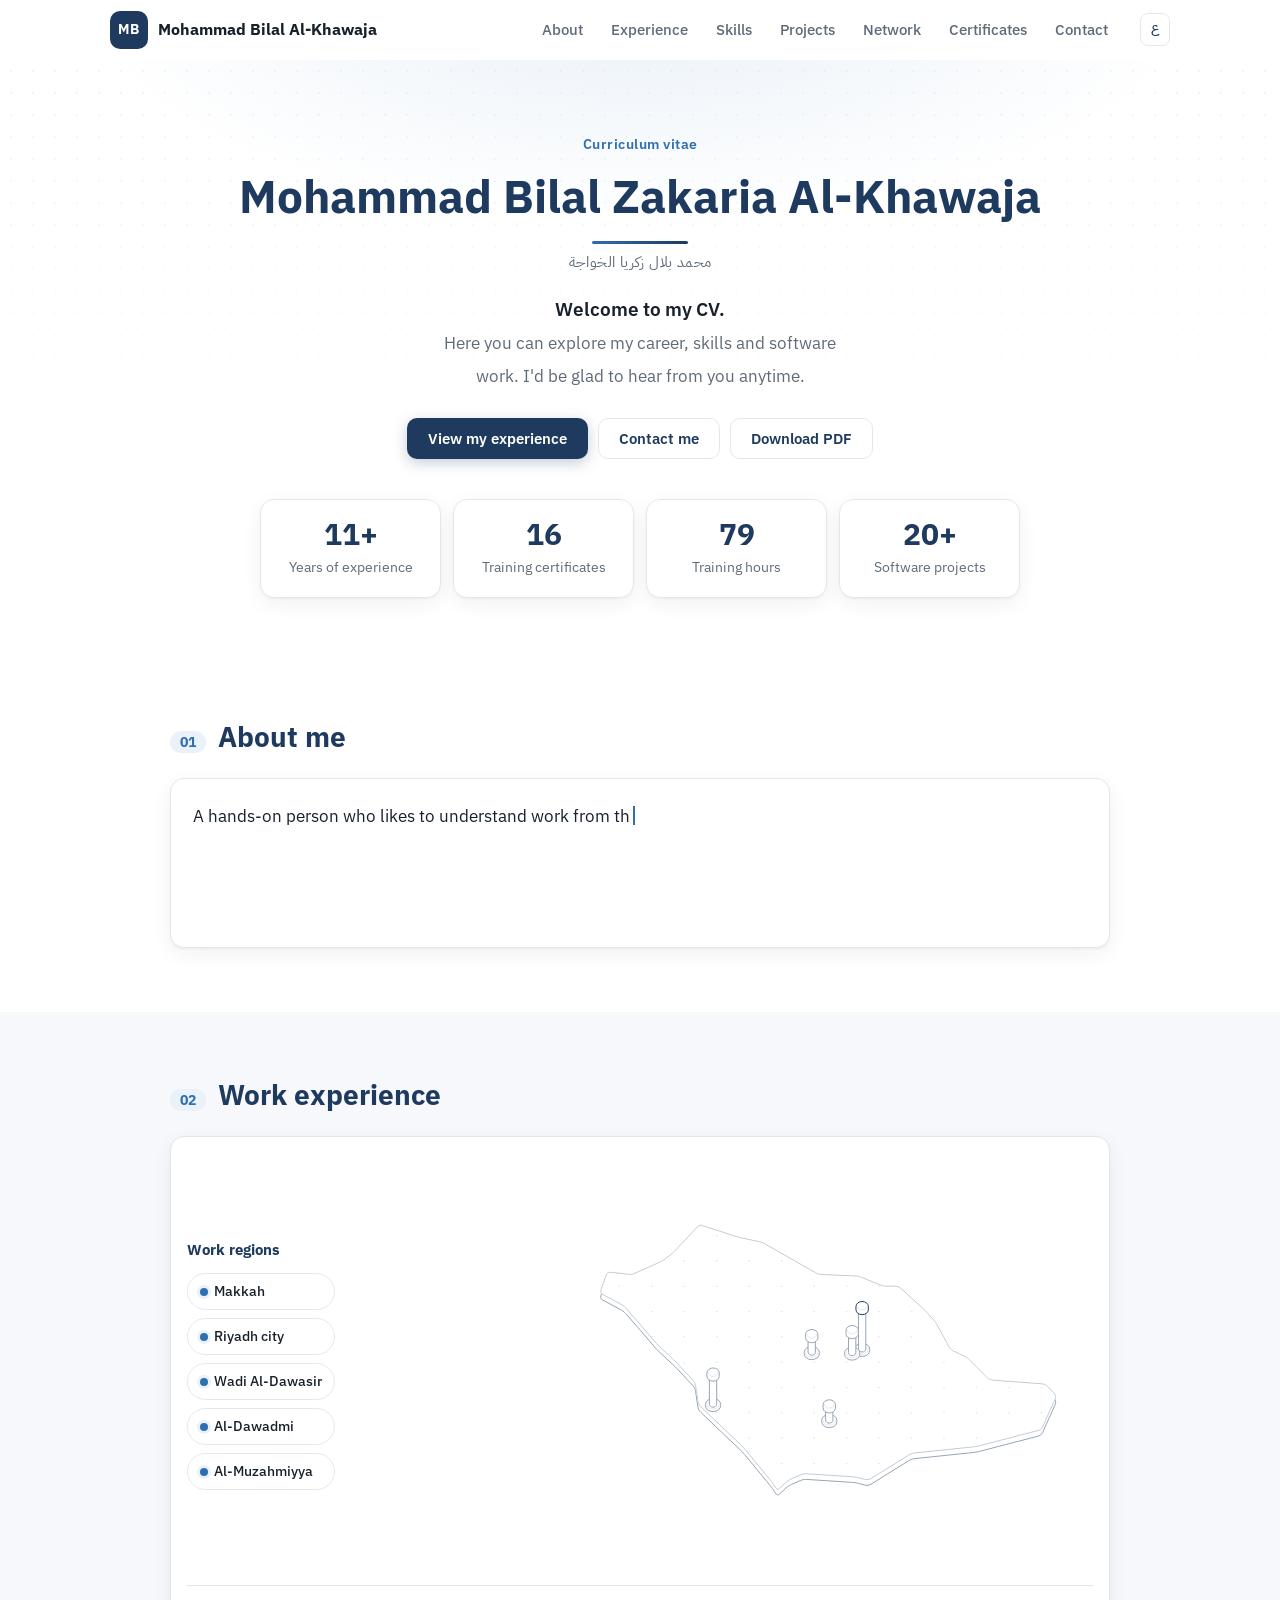
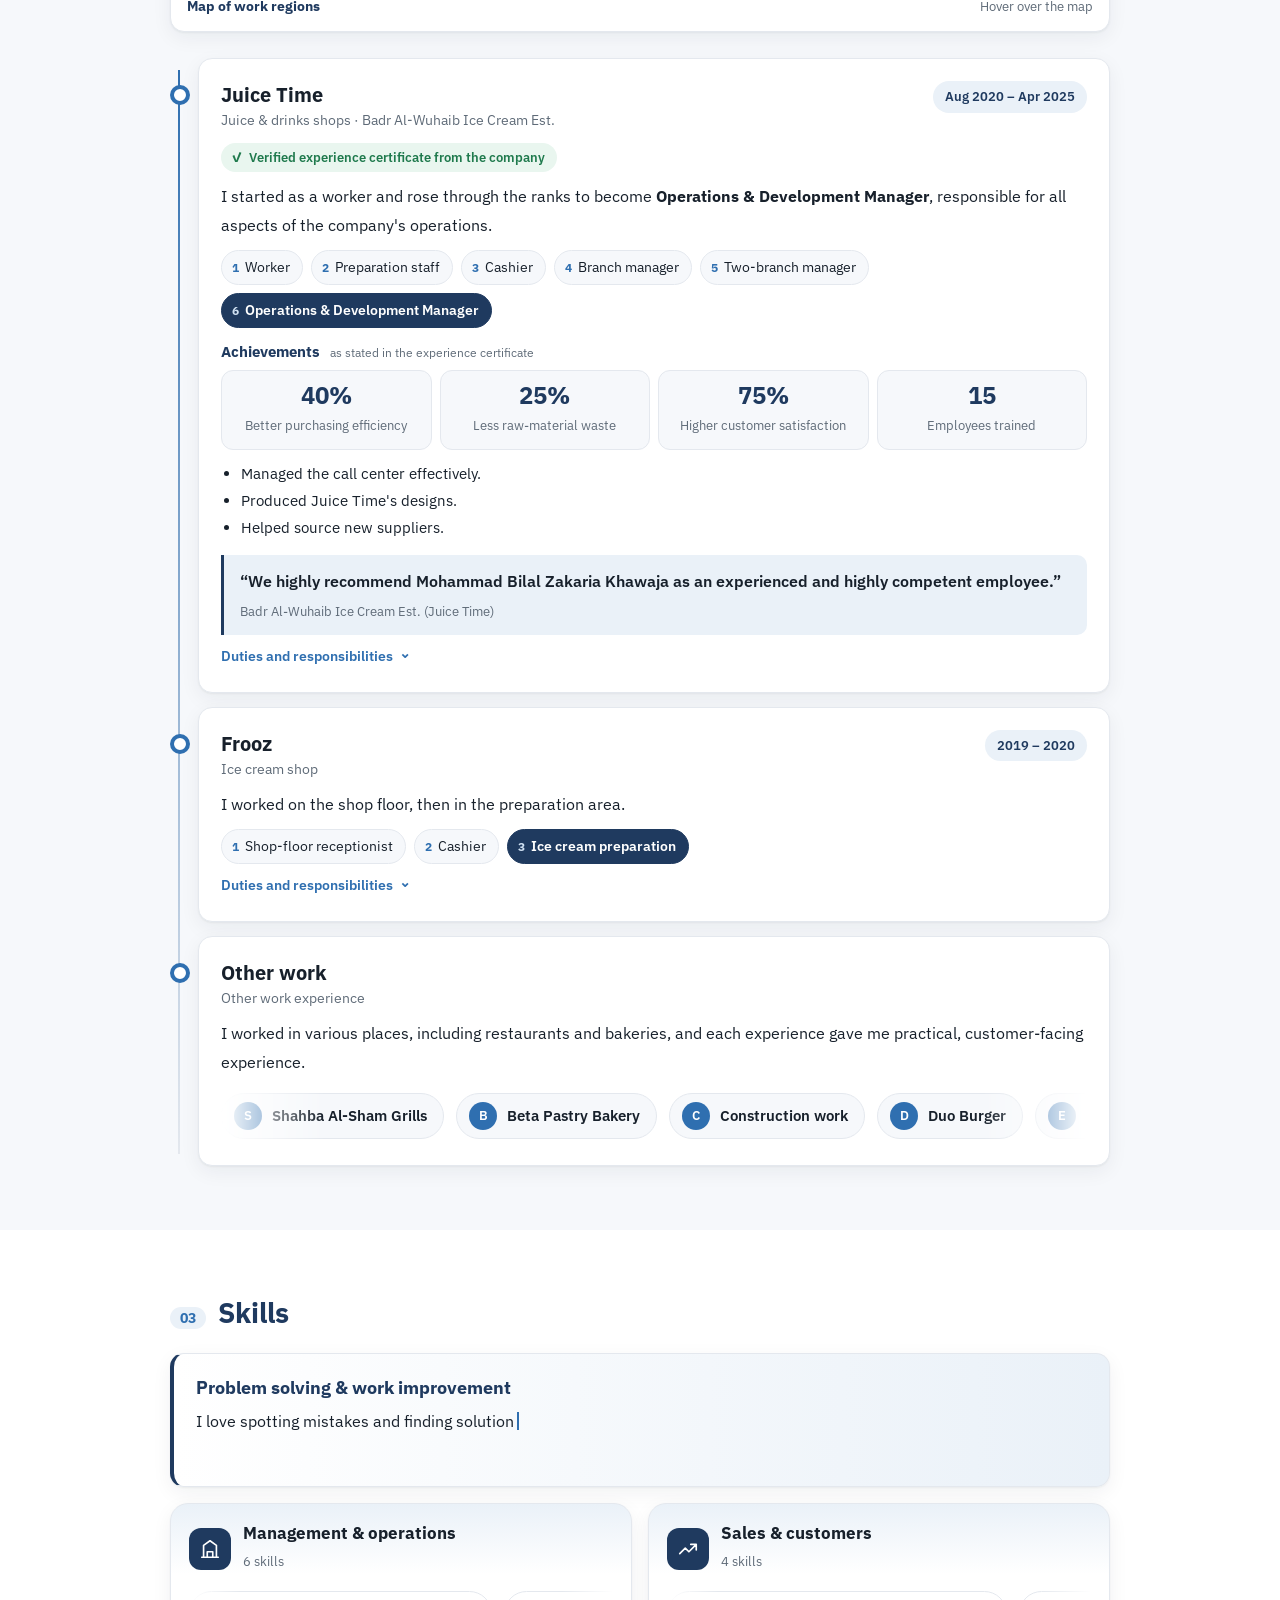
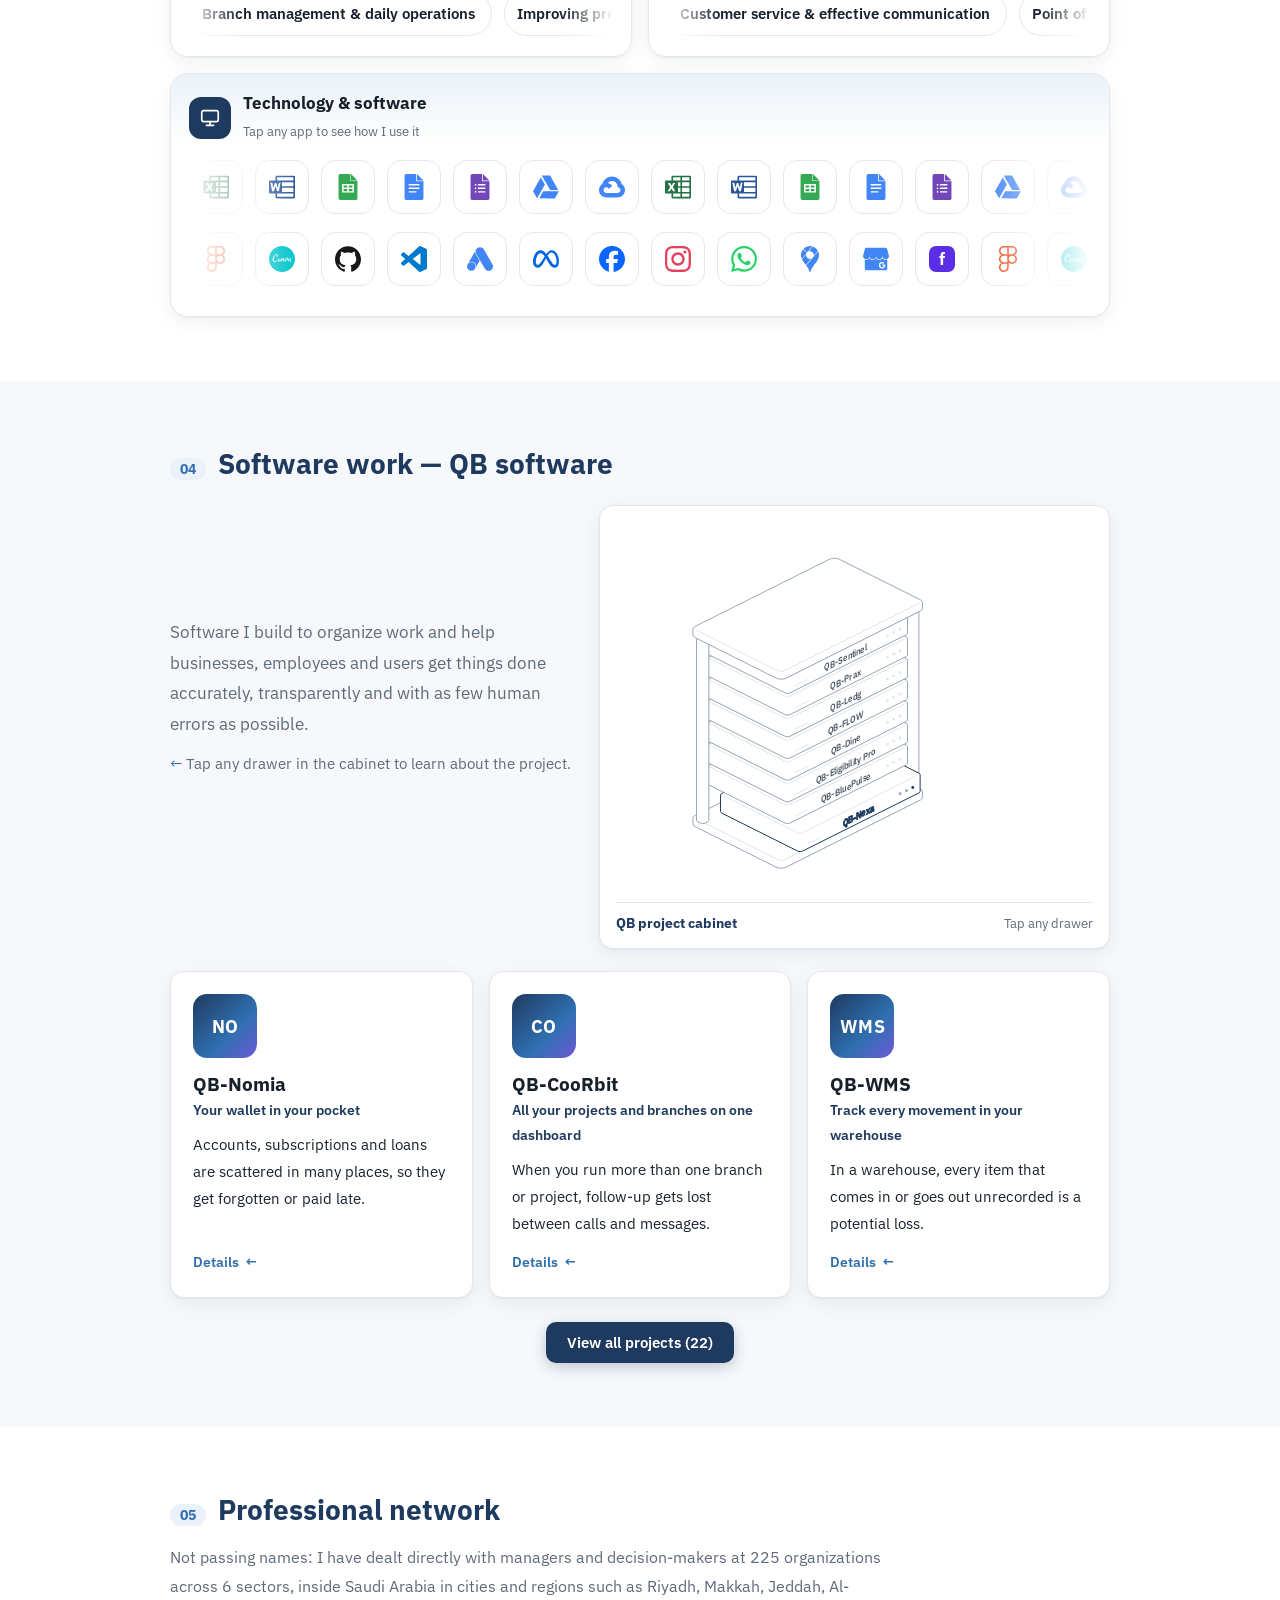
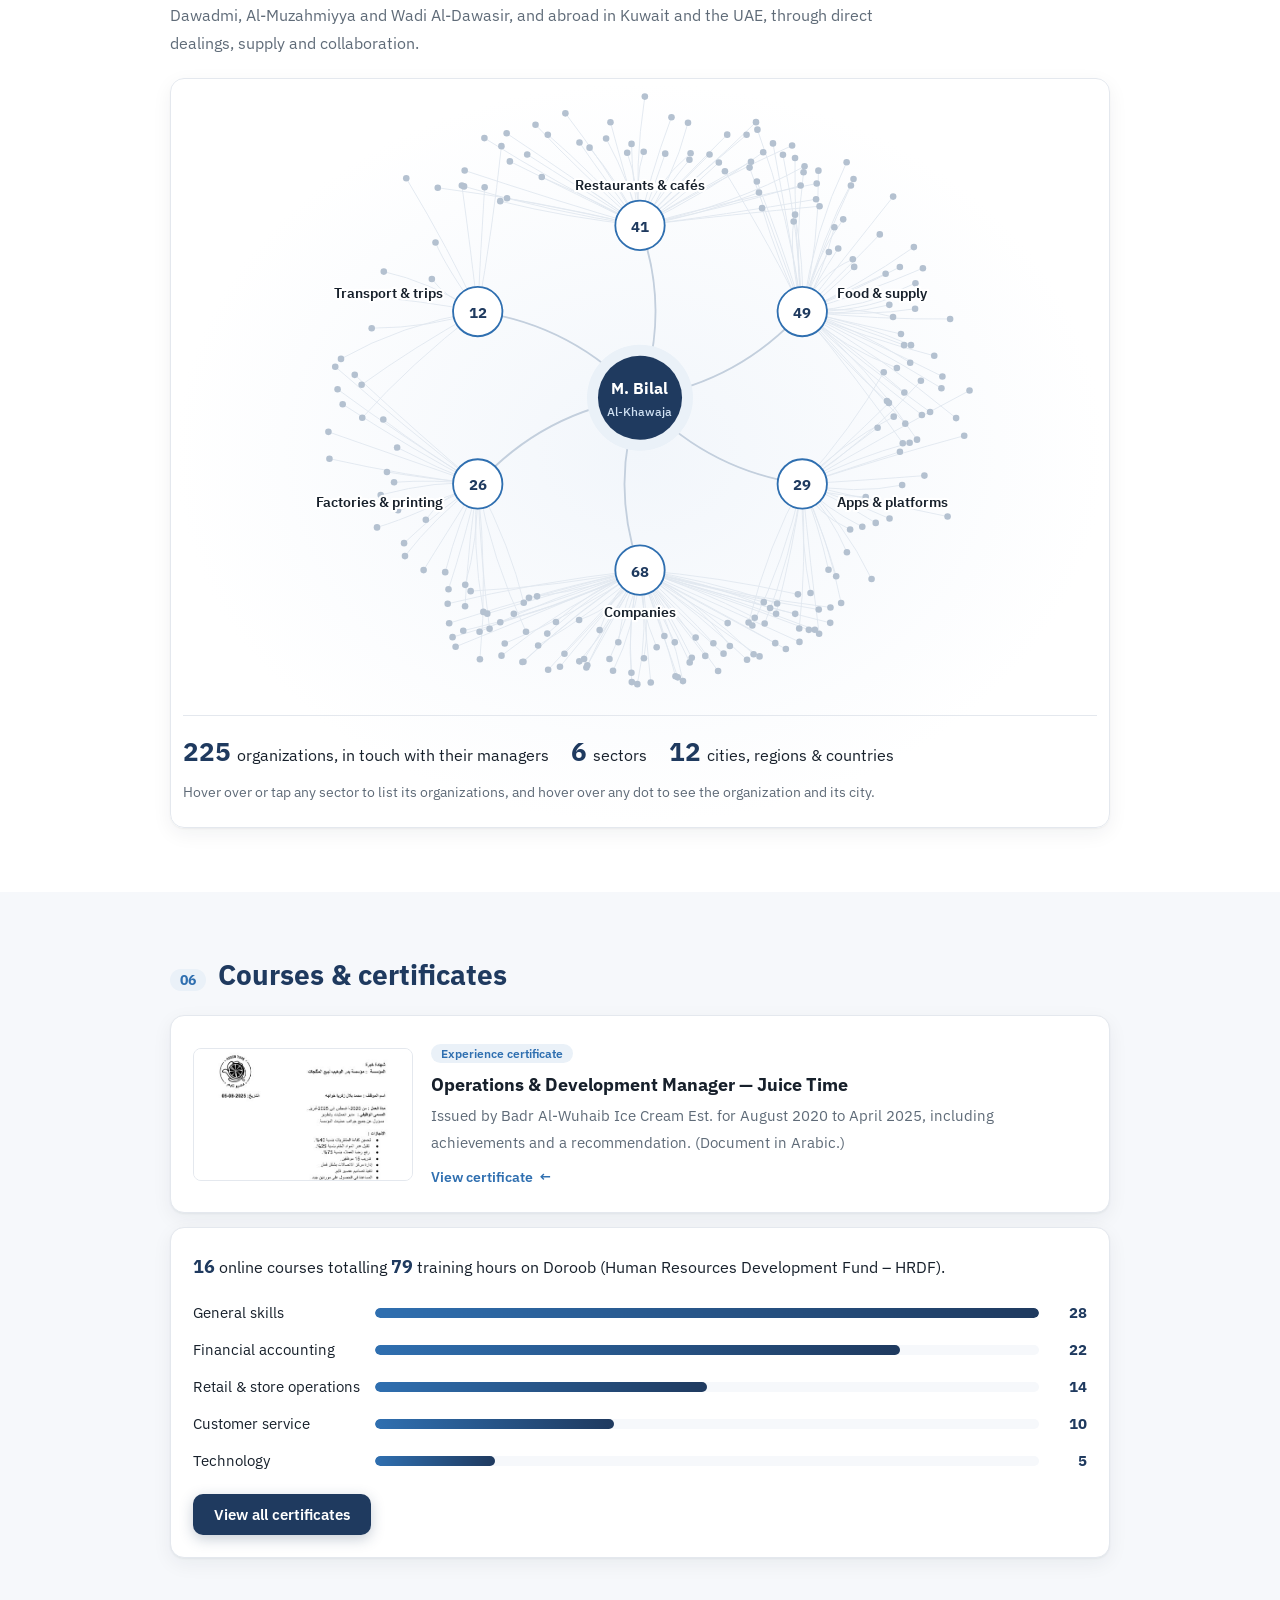
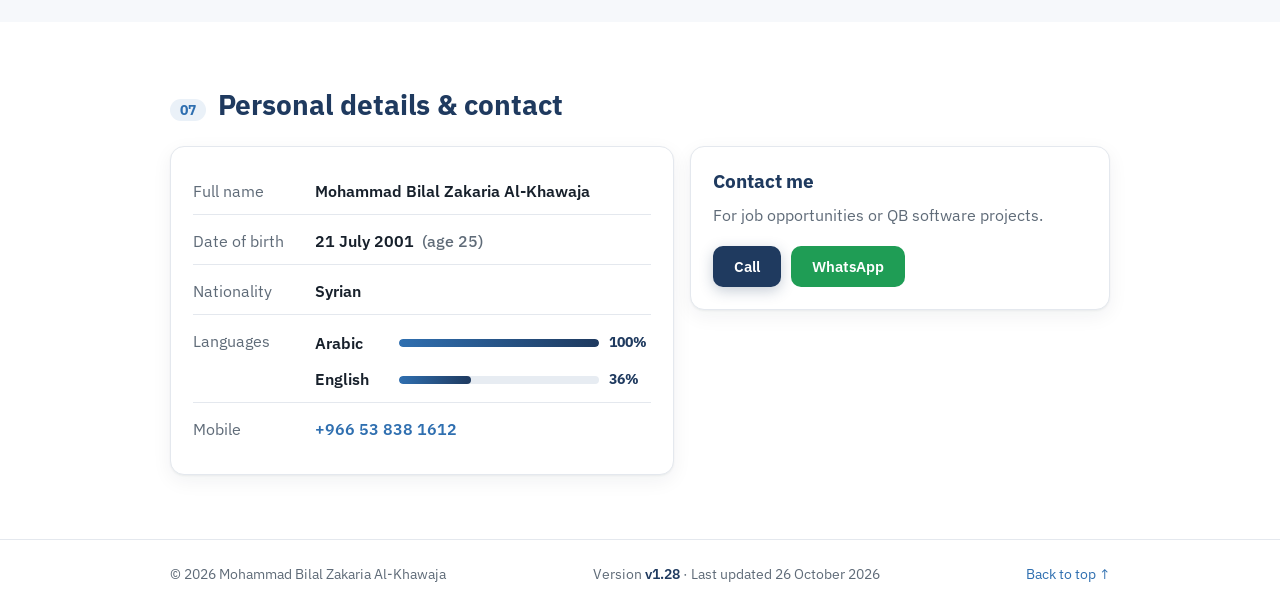
==== en/index.html @ a7e8fc8a "Make the EN button switch the site to English Add full English versions of the three pages under en/" ====
<!doctype html>
<html lang="en" dir="ltr">
<head>
  <meta charset="utf-8">
  <meta name="viewport" content="width=device-width, initial-scale=1">
  <title>Mohammad Bilal Al-Khawaja | CV</title>
  <meta name="description" content="CV of Mohammad Bilal Zakaria Al-Khawaja: work experience, skills, software projects (QB software) and training courses.">
  <link rel="icon" href="data:image/svg+xml,%3Csvg xmlns='http://www.w3.org/2000/svg' viewBox='0 0 64 64'%3E%3Crect width='64' height='64' rx='14' fill='%231f3a5f'/%3E%3Ctext x='32' y='43' font-family='Tahoma,Arial,sans-serif' font-size='30' font-weight='700' fill='%23fff' text-anchor='middle'%3E%D9%85%3C/text%3E%3C/svg%3E">
  <link rel="alternate" hreflang="ar" href="../index.html">
  <link rel="preconnect" href="https://fonts.googleapis.com">
  <link rel="preconnect" href="https://fonts.gstatic.com" crossorigin>
  <link href="https://fonts.googleapis.com/css2?family=IBM+Plex+Sans+Arabic:wght@400;500;600;700&family=IBM+Plex+Sans:wght@400;500;600;700&display=swap" rel="stylesheet">
  <link rel="stylesheet" href="../style.css?v=25">
</head>
<body>
  <!-- Navigation -->
  <header class="topbar">
    <div class="topbar-inner">
      <a class="brand" href="#home"><span class="mark">MB</span><span class="brand-name">Mohammad Bilal Al-Khawaja</span></a>
      <nav class="nav" id="nav" aria-label="Page sections">
        <a href="#about">About</a>
        <a href="#experience">Experience</a>
        <a href="#skills">Skills</a>
        <a href="#projects">Projects</a>
        <a href="#relations">Network</a>
        <a href="#certificates">Certificates</a>
        <a href="#contact">Contact</a>
      </nav>
      <div class="actions">
        <a class="lang-btn" href="../index.html" hreflang="ar" lang="ar" aria-label="العربية" data-lang-switch>ع</a>
        <button type="button" class="menu-btn" id="menu-btn" aria-label="Menu" aria-expanded="false" aria-controls="nav"><span></span><span></span><span></span></button>
      </div>
    </div>
  </header>

  <main>
    <!-- Hero -->
    <section class="hero" id="home">
      <div class="wrap hero-inner">
        <p class="eyebrow intro" style="--d: .1s">Curriculum vitae</p>
        <h1 class="intro hero-name" style="--d: .25s">Mohammad Bilal Zakaria Al-Khawaja</h1>
        <p class="name-en intro" dir="rtl" lang="ar" style="--d: .9s">محمد بلال زكريا الخواجة</p>
        <p class="hero-welcome">
          <b class="intro" style="--d: 1.15s">Welcome to my CV.</b>
          <span class="intro" style="--d: 1.4s">Here you can explore my career, skills and software work. I'd be glad to hear from you anytime.</span>
        </p>
        <div class="hero-cta intro" style="--d: 1.65s">
          <a class="btn btn-primary" href="#experience">View my experience</a>
          <a class="btn btn-ghost" href="#contact">Contact me</a>
          <a class="btn btn-ghost" href="../cv/Mohammad-Bilal-AlKhawaja-CV-EN.pdf?v=1.28" download data-cv>Download PDF</a>
        </div>
        <div class="stats">
          <div class="stat intro-pop" style="--d: 1.85s"><b data-count="years" data-delay="1900">0</b><span>Years of experience</span></div>
          <div class="stat intro-pop" style="--d: 1.97s"><b data-count="16" data-delay="2000">0</b><span>Training certificates</span></div>
          <div class="stat intro-pop" style="--d: 2.09s"><b data-count="79" data-delay="2100">0</b><span>Training hours</span></div>
          <div class="stat intro-pop" style="--d: 2.21s"><b data-count="20" data-suffix="+" data-delay="2200">0</b><span>Software projects</span></div>
        </div>
      </div>
    </section>

    <!-- About -->
    <section class="block" id="about">
      <div class="wrap">
        <div class="head reveal"><span class="num">01</span><h2>About me</h2></div>
        <div class="card reveal">
          <p class="lead" data-type>
            A hands-on person who likes to understand work from the inside: I do it myself, notice where it gets stuck, then look for a better way to get it done.
            I believe organization is the foundation of any successful business, and that every problem holds an opportunity to improve.
          </p>
          <div class="more" id="about-more">
            <p>
              I started working at a young age in 2015 and moved between restaurants, shops and other fields, learning something new from each experience:
              from customer service and food preparation to team leadership, purchasing and training. I turn many of the solutions I reach into
              software under the name <b>QB software</b>, saving time, reducing errors and making work easier for the people who use it.
            </p>
            <p>
              I keep learning, and I enjoy turning chaos into order.
            </p>
          </div>
          <button type="button" class="link-btn after-type" data-toggle="about-more" data-type-more>Read more</button>
        </div>
      </div>
    </section>

    <!-- Experience -->
    <section class="block alt" id="experience">
      <div class="wrap">
        <div class="head reveal"><span class="num">02</span><h2>Work experience</h2></div>
        <figure class="hl-card regions-card reveal">
          <div class="regions">
            <span class="regions-label">Work regions</span>
            <ul>
              <li>Makkah</li>
              <li>Riyadh city</li>
              <li>Wadi Al-Dawasir</li>
              <li>Al-Dawadmi</li>
              <li>Al-Muzahmiyya</li>
            </ul>
          </div>
          <div class="hl-stage" data-figure="saudi" aria-label="Interactive drawing: a map of Saudi Arabia with the five work regions"></div>
          <figcaption>
            <b>Map of work regions</b>
            <span class="hl-read" aria-live="polite">Hover over the map</span>
          </figcaption>
        </figure>

        <div class="timeline">
          <article class="job card reveal">
            <div class="job-head">
              <div>
                <h3>Juice Time</h3>
                <p class="sub">Juice &amp; drinks shops · Badr Al-Wuhaib Ice Cream Est.</p>
              </div>
              <span class="pill">Aug 2020 – Apr 2025</span>
            </div>
            <a class="verified" href="../certificates/experience-juice-time.pdf" target="_blank" rel="noopener">Verified experience certificate from the company</a>
            <p>I started as a worker and rose through the ranks to become <b>Operations &amp; Development Manager</b>, responsible for all aspects of the company's operations.</p>
            <ol class="steps">
              <li>Worker</li><li>Preparation staff</li><li>Cashier</li><li>Branch manager</li>
              <li>Two-branch manager</li><li>Operations &amp; Development Manager</li>
            </ol>
            <div class="achievements">
              <h4>Achievements <small>as stated in the experience certificate</small></h4>
              <div class="ach-grid">
                <div class="ach"><b data-count="40" data-suffix="%">0</b><span>Better purchasing efficiency</span></div>
                <div class="ach"><b data-count="25" data-suffix="%">0</b><span>Less raw-material waste</span></div>
                <div class="ach"><b data-count="75" data-suffix="%">0</b><span>Higher customer satisfaction</span></div>
                <div class="ach"><b data-count="15">0</b><span>Employees trained</span></div>
              </div>
              <ul>
                <li>Managed the call center effectively.</li>
                <li>Produced Juice Time's designs.</li>
                <li>Helped source new suppliers.</li>
              </ul>
            </div>
            <blockquote class="recommend">
              <p>“We highly recommend Mohammad Bilal Zakaria Khawaja as an experienced and highly competent employee.”</p>
              <cite>Badr Al-Wuhaib Ice Cream Est. (Juice Time)</cite>
            </blockquote>
            <div class="more" id="job1-more">
              <h4>Duties and responsibilities</h4>
              <ul>
                <li><b>Branch manager:</b> ran the branch's daily operations, its purchasing and staff training.</li>
                <li><b>Two-branch manager:</b> ran operations, purchasing and staff training in both branches.</li>
                <li><b>Accounting:</b> contributed to the work of the company's accounting department.</li>
                <li><b>Operations &amp; Development Manager:</b> my last position, responsible for all aspects of the company's operations, overseeing every department I had worked in before: operations, purchasing and training.</li>
                <li><b>Process development:</b> improved preparation methods and branch operations to speed up service and increase capacity.</li>
              </ul>
            </div>
            <button type="button" class="link-btn" data-toggle="job1-more">Duties and responsibilities</button>
          </article>

          <article class="job card reveal">
            <div class="job-head">
              <div>
                <h3>Frooz</h3>
                <p class="sub">Ice cream shop</p>
              </div>
              <span class="pill">2019 – 2020</span>
            </div>
            <p>I worked on the shop floor, then in the preparation area.</p>
            <ol class="steps">
              <li>Shop-floor receptionist</li><li>Cashier</li><li>Ice cream preparation</li>
            </ol>
            <div class="more" id="job2-more">
              <h4>Duties and responsibilities</h4>
              <ul>
                <li>Welcomed and served customers on the shop floor.</li>
                <li>Handled sales and payments at the point of sale.</li>
                <li>Prepared ice cream products to the shop's standards.</li>
              </ul>
            </div>
            <button type="button" class="link-btn" data-toggle="job2-more">Duties and responsibilities</button>
          </article>

          <article class="job card reveal">
            <div class="job-head">
              <div>
                <h3>Other work</h3>
                <p class="sub">Other work experience</p>
              </div>
            </div>
            <p>I worked in various places, including restaurants and bakeries, and each experience gave me practical, customer-facing experience.</p>
            <!-- Workplaces: add a new one by copying an <li> line -->
            <div class="marquee" aria-label="Workplaces">
              <ul class="marquee-track">
                <li><span class="dot" aria-hidden="true">S</span>Shahba Al-Sham Grills</li>
                <li><span class="dot" aria-hidden="true">B</span>Beta Pastry Bakery</li>
                <li><span class="dot" aria-hidden="true">C</span>Construction work</li>
                <li><span class="dot" aria-hidden="true">D</span>Duo Burger</li>
                <li><span class="dot" aria-hidden="true">E</span>Emdad Auto</li>
                <li><span class="dot" aria-hidden="true">M</span>Al-Mukramoon Domestic Pilgrims Services</li>
              </ul>
            </div>
          </article>
        </div>
      </div>
    </section>

    <!-- Skills -->
    <section class="block" id="skills">
      <div class="wrap">
        <div class="head reveal"><span class="num">03</span><h2>Skills</h2></div>

        <div class="card feature reveal">
          <h3>Problem solving &amp; work improvement</h3>
          <p data-type>I love spotting mistakes and finding solutions for them; it's what I do best. I work hands-on, find where things break down, then come up with a better way to do them, whether the problem is in software or on the ground.</p>
        </div>

        <div class="skill-cards">
          <article class="sk-card reveal">
            <header class="sk-head"><span class="sk-ic" aria-hidden="true"><svg viewBox="0 0 24 24"><path d="M3 21h18M5 21V8l7-5 7 5v13M9 21v-6h6v6"/></svg></span><div><h3 class="sk-title">Management &amp; operations</h3><small>6 skills</small></div></header>
            <div class="marquee skills"><ul class="marquee-track"><li>Branch management &amp; daily operations</li><li>Improving preparation and store &amp; restaurant processes</li><li>Increasing capacity</li><li>Purchasing &amp; cost control</li><li>Staff training &amp; development</li><li>Team leadership</li></ul></div>
          </article>
          <article class="sk-card reveal">
            <header class="sk-head"><span class="sk-ic" aria-hidden="true"><svg viewBox="0 0 24 24"><path d="M3 17l6-6 4 4 8-8M15 7h6v6"/></svg></span><div><h3 class="sk-title">Sales &amp; customers</h3><small>4 skills</small></div></header>
            <div class="marquee skills rev"><ul class="marquee-track"><li>Customer service &amp; effective communication</li><li>Point of sale &amp; payments</li><li>Sales &amp; marketing</li><li>Financial accounting basics</li></ul></div>
          </article>
          <article class="sk-card wide reveal tech-panel" id="sk-tech">
            <header class="sk-head"><span class="sk-ic" aria-hidden="true"><svg viewBox="0 0 24 24"><rect x="3" y="4" width="18" height="12" rx="2"/><path d="M8 20h8M12 16v4"/></svg></span><div><h3 class="sk-title">Technology &amp; software</h3><small>Tap any app to see how I use it</small></div></header>
            <div class="marquee apps">
              <ul class="marquee-track"><li class="app" tabindex="0" role="button" data-name="Microsoft Excel" data-use="Spreadsheets, reports &amp; data analysis · proficient" aria-label="Microsoft Excel: Spreadsheets, reports &amp; data analysis · proficient"><img src="../icons/microsoftexcel.svg" alt="" width="26" height="26" loading="lazy"></li><li class="app" tabindex="0" role="button" data-name="Microsoft Word" data-use="Writing documents &amp; reports" aria-label="Microsoft Word: Writing documents &amp; reports"><img src="../icons/microsoftword.svg" alt="" width="26" height="26" loading="lazy"></li><li class="app" tabindex="0" role="button" data-name="Google Sheets" data-use="Shared spreadsheets &amp; team reports" aria-label="Google Sheets: Shared spreadsheets &amp; team reports"><img src="../icons/googlesheets.svg" alt="" width="26" height="26" loading="lazy"></li><li class="app" tabindex="0" role="button" data-name="Google Docs" data-use="Shared documents" aria-label="Google Docs: Shared documents"><img src="../icons/googledocs.svg" alt="" width="26" height="26" loading="lazy"></li><li class="app" tabindex="0" role="button" data-name="Google Forms" data-use="Forms &amp; surveys" aria-label="Google Forms: Forms &amp; surveys"><img src="../icons/googleforms.svg" alt="" width="26" height="26" loading="lazy"></li><li class="app" tabindex="0" role="button" data-name="Google Drive" data-use="Storing &amp; sharing files" aria-label="Google Drive: Storing &amp; sharing files"><img src="../icons/googledrive.svg" alt="" width="26" height="26" loading="lazy"></li><li class="app" tabindex="0" role="button" data-name="Google Cloud" data-use="Google cloud services" aria-label="Google Cloud: Google cloud services"><img src="../icons/googlecloud.svg" alt="" width="26" height="26" loading="lazy"></li></ul>
            </div>
            <div class="marquee apps rev">
              <ul class="marquee-track"><li class="app" tabindex="0" role="button" data-name="Figma" data-use="Interface design" aria-label="Figma: Interface design"><img src="../icons/figma.svg" alt="" width="26" height="26" loading="lazy"></li><li class="app" tabindex="0" role="button" data-name="Canva" data-use="Designing posts &amp; print materials" aria-label="Canva: Designing posts &amp; print materials"><img src="../icons/canva.svg" alt="" width="26" height="26" loading="lazy"></li><li class="app" tabindex="0" role="button" data-name="GitHub" data-use="Managing QB software projects" aria-label="GitHub: Managing QB software projects"><img src="../icons/github.svg" alt="" width="26" height="26" loading="lazy"></li><li class="app" tabindex="0" role="button" data-name="VS Code" data-use="Writing code &amp; building systems" aria-label="VS Code: Writing code &amp; building systems"><img src="../icons/visualstudiocode.svg" alt="" width="26" height="26" loading="lazy"></li><li class="app" tabindex="0" role="button" data-name="Google Ads" data-use="Advertising campaigns" aria-label="Google Ads: Advertising campaigns"><img src="../icons/googleads.svg" alt="" width="26" height="26" loading="lazy"></li><li class="app" tabindex="0" role="button" data-name="Meta Business Suite" data-use="Managing businesses &amp; ad campaigns (Ads Manager)" aria-label="Meta Business Suite: Managing businesses &amp; ad campaigns (Ads Manager)"><img src="../icons/meta.svg" alt="" width="26" height="26" loading="lazy"></li><li class="app" tabindex="0" role="button" data-name="Facebook" data-use="Managing business pages &amp; ads" aria-label="Facebook: Managing business pages &amp; ads"><img src="../icons/facebook.svg" alt="" width="26" height="26" loading="lazy"></li><li class="app" tabindex="0" role="button" data-name="Instagram" data-use="Business accounts, content &amp; ads" aria-label="Instagram: Business accounts, content &amp; ads"><img src="../icons/instagram.svg" alt="" width="26" height="26" loading="lazy"></li><li class="app" tabindex="0" role="button" data-name="WhatsApp Business" data-use="Customer messaging, catalog &amp; automated replies" aria-label="WhatsApp Business: Customer messaging, catalog &amp; automated replies"><img src="../icons/whatsapp.svg" alt="" width="26" height="26" loading="lazy"></li><li class="app" tabindex="0" role="button" data-name="Google Maps" data-use="Managing business listings · highly proficient" aria-label="Google Maps: Managing business listings · highly proficient"><img src="../icons/googlemaps.svg" alt="" width="26" height="26" loading="lazy"></li><li class="app" tabindex="0" role="button" data-name="Google Business Profile" data-use="Managing business profiles" aria-label="Google Business Profile: Managing business profiles"><img src="../icons/googlemybusiness.svg" alt="" width="26" height="26" loading="lazy"></li><li class="app" tabindex="0" role="button" data-name="Foodics" data-use="Restaurant point-of-sale management" aria-label="Foodics: Restaurant point-of-sale management"><span class="txt-icon" aria-hidden="true">f</span></li></ul>
            </div>
            <div class="app-tip" role="tooltip" hidden></div>
          </article>
        </div>
      </div>
    </section>

    <!-- Projects -->
    <section class="block alt" id="projects">
      <div class="wrap">
        <div class="head reveal"><span class="num">04</span><h2>Software work — QB software</h2></div>
        <div class="proj-top">
          <div class="qb-panel reveal" aria-live="polite">
            <div class="qb-info is-default">
              <p class="section-intro">Software I build to organize work and help businesses, employees and users get things done accurately, transparently and with as few human errors as possible.</p>
              <p class="qb-tip">Tap any drawer in the cabinet to learn about the project.</p>
            </div>
            <div class="qb-info" data-name="QB-Sentinel" hidden>
              <h3>QB-Sentinel</h3>
              <p class="qb-head">Goodbye to daily operations paperwork</p>
              <p>In juice shops, paper piles up every day: attendance sheets, inspection and cleaning logs, end-of-day reports. Information gets lost and follow-up is delayed. <bdi class="pn">QB-Sentinel</bdi> was born from real work at Juice Time to bring all of that into one mobile app, so the manager knows what is happening in the branch as it happens, never misses a residency or contract renewal, and quality standards stay documented every shift.</p>
              <p class="tags"><span>PWA</span><span>Open source</span></p><a class="link-btn arrow" href="https://github.com/0-bilal/QB-Sentinel/" target="_blank" rel="noopener">View the project on GitHub</a>
            </div>
            <div class="qb-info" data-name="QB-Prax" hidden>
              <h3>QB-Prax</h3>
              <p class="qb-head">Kitchen orders on screen, no pagers</p>
              <p>Printed tickets and pagers slow the kitchen down at peak times and mix up the order of orders. <bdi class="pn">QB-Prax</bdi> turns a restaurant running Foodics into a digital kitchen without changing the POS: it captures each receipt the moment it prints and shows the order on the kitchen screen automatically, so the team knows what to prepare first, with fewer mistakes and shorter waits for customers.</p>
              <p class="tags"><span>Python</span><span>SQLite</span><span>OCR</span></p>
            </div>
            <div class="qb-info" data-name="QB-Ledg" hidden>
              <h3>QB-Ledg</h3>
              <p class="qb-head">Every riyal of a cash advance on record</p>
              <p>Cash advances are one of the biggest causes of lost money and disputes at settlement. I lived this problem myself in purchasing, so I built <bdi class="pn">QB-Ledg</bdi> to solve it. It records every advance and what was spent from it, and produces print-ready reports, making settlement easy and clear for both sides.</p>
            </div>
            <div class="qb-info" data-name="QB-FLOW" hidden>
              <h3>QB-FLOW</h3>
              <p class="qb-head">Your restaurant or company on one platform</p>
              <p>Restaurant and company work is spread across many programs that don't talk to each other, so data gets lost between them and the team wastes time switching. <bdi class="pn">QB-FLOW</bdi> brings management, the call center, customers, the menu and reception into one platform, giving management the full picture and helping the team serve customers faster.</p>
              <p class="tags"><span>PHP</span><span>SQL</span><span>Docker</span><span>Nginx</span></p>
            </div>
            <div class="qb-info" data-name="QB-Dine" hidden>
              <h3>QB-Dine</h3>
              <p class="qb-head">Beyond a menu, beyond the ordinary</p>
              <p>A modern digital platform for restaurants that changes how products are presented, how customers are served and how daily work is organized. From an interactive digital menu to the cashier screen and admin dashboard, <bdi class="pn">QB-Dine</bdi> brings a restaurant's essential tools into one connected experience. Because a menu should do more than list products: <bdi class="pn">QB-Dine</bdi> gives guests an engaging digital experience and simplifies the team's daily work with modern, accessible web technology. One platform, a better experience, smarter operations.</p>
              <p class="tags"><span>PWA</span><span>QR</span></p>
            </div>
            <div class="qb-info" data-name="QB-Eligibility Pro" hidden>
              <h3>QB-Eligibility Pro</h3>
              <p class="qb-head">Know which bank will approve your client before you apply</p>
              <p>Every bank has its own criteria, and submitting a client to a bank that won't approve them wastes days and weakens the client's trust. <bdi class="pn">QB-Eligibility Pro</bdi> compares the client's data with each bank's criteria and shows the result instantly, so you send the client to the right bank the first time.</p>
              <p class="tags"><span>LocalStorage</span></p>
            </div>
            <div class="qb-info" data-name="QB-BluePulse" hidden>
              <h3>QB-BluePulse</h3>
              <p class="qb-head">An always-clean pool, no forgotten tasks</p>
              <p>Pool maintenance depends on consistency, and a forgotten task or a wrong chemical dose means unsafe water. <bdi class="pn">QB-BluePulse</bdi> sets a clear monthly maintenance schedule, tracks what has been done and calculates chemical quantities precisely, all from your phone.</p>
            </div>
            <div class="qb-info" data-name="QB-Nexa" hidden>
              <h3>QB-Nexa</h3>
              <p class="qb-head">Know a deal's profit before you offer it</p>
              <p>Working out a car-finance deal by hand takes many numbers: the bank price, VAT, plates, cashback and support, and one small mistake can cost the profit or the customer. <bdi class="pn">QB-Nexa</bdi> calculates it all in seconds, shows the net profit clearly and prepares the offer message ready to send, so the salesperson closes deals faster and with confidence. It has been used in a real car showroom.</p>
            </div>
          </div>
          <figure class="hl-card rack-card reveal">
            <div class="hl-stage" data-figure="rack" aria-label="Interactive drawing: a cabinet of eight drawers, each labelled with a QB project"></div>
            <figcaption>
              <b>QB project cabinet</b>
              <span class="hl-read" aria-live="polite">Tap any drawer</span>
            </figcaption>
          </figure>
        </div>

        <div class="projects">
          <article class="project card reveal">
            <span class="mono" aria-hidden="true">NO</span>
            <h3>QB-Nomia</h3>
            <p class="sub">Your wallet in your pocket</p>
            <p>Accounts, subscriptions and loans are scattered in many places, so they get forgotten or paid late.</p>
            <button type="button" class="link-btn" data-modal="m-nomia">Details</button>
            <template id="m-nomia">
              <p>Accounts, subscriptions and loans are scattered in many places, so they get forgotten or paid late. <bdi class="pn">QB-Nomia</bdi> gathers them into one elegant mobile app, with a calm black, gray and white design and quick swipe gestures, so you know your financial position in a moment.</p>
              <h4>Features</h4>
              <ul><li>Manage accounts, expenses, subscriptions and loans.</li><li>“Nomia Mono” identity and swipe gestures.</li><li>Works as a PWA and an Android app.</li></ul>
              <p class="tags"><span>React</span><span>TypeScript</span><span>Vite</span><span>Capacitor</span></p>
            </template>
          </article>

          <article class="project card reveal">
            <span class="mono" aria-hidden="true">CO</span>
            <h3>QB-CooRbit</h3>
            <p class="sub">All your projects and branches on one dashboard</p>
            <p>When you run more than one branch or project, follow-up gets lost between calls and messages.</p>
            <button type="button" class="link-btn" data-modal="m-coorbit">Details</button>
            <template id="m-coorbit">
              <p>When you run more than one branch or project, follow-up gets lost between calls and messages. <bdi class="pn">QB-CooRbit</bdi> gives an overview of projects, recent activity and team members, so you know what is happening everywhere without having to ask.</p>
              <h4>Features</h4>
              <ul><li>Sign-in.</li><li>Dashboard: project overview, recent activity and team members.</li><li>Pages for branches and projects.</li></ul>
            </template>
          </article>

          <article class="project card reveal">
            <span class="mono" aria-hidden="true">WMS</span>
            <h3>QB-WMS</h3>
            <p class="sub">Track every movement in your warehouse</p>
            <p>In a warehouse, every item that comes in or goes out unrecorded is a potential loss.</p>
            <button type="button" class="link-btn" data-modal="m-wms">Details</button>
            <template id="m-wms">
              <p>In a warehouse, every item that comes in or goes out unrecorded is a potential loss. <bdi class="pn">QB-WMS</bdi> records each item's movement, destination and date and shows them on one dashboard, so you know where everything went and when.</p>
              <h4>Features</h4>
              <ul><li>Dashboard of item movements.</li><li>Item name, movement type, destination and date.</li></ul>
              <p class="tags"><span>Laravel</span><span>Vue</span></p>
            </template>
          </article>
        </div>

        <div class="more-projects reveal">
          <a class="btn btn-primary" href="projects.html">View all projects (22)</a>
        </div>
      </div>
    </section>

    <!-- Network -->
    <section class="block" id="relations">
      <div class="wrap">
        <div class="head reveal"><span class="num">05</span><h2>Professional network</h2></div>
        <p class="section-intro reveal">Not passing names: I have dealt directly with managers and decision-makers at 225 organizations across 6 sectors, inside Saudi Arabia in cities and regions such as Riyadh, Makkah, Jeddah, Al-Dawadmi, Al-Muzahmiyya and Wadi Al-Dawasir, and abroad in Kuwait and the UAE, through direct dealings, supply and collaboration.</p>
        <div class="card net reveal" id="network">
          <div class="net-svg"></div>
          <div class="net-tip" hidden></div>
          <div class="net-panel" aria-live="polite">
            <p class="net-stats"><span><b>225</b>organizations, in touch with their managers</span><span><b>6</b>sectors</span><span><b>12</b>cities, regions &amp; countries</span></p>
            <p class="net-hint">Hover over or tap any sector to list its organizations, and hover over any dot to see the organization and its city.</p>
          </div>
        </div>
      </div>
    </section>
    <script type="application/json" id="network-data">[{"label": "Restaurants & cafés", "names": [{"n": "Juice Time", "c": ["Riyadh", "Kuwait", "Al-Qassim", "Jazan"]}, {"n": "Maqlouba Al-Hara", "c": ["Al-Dawadmi"]}, {"n": "Dunkin'", "c": ["Al-Dawadmi"]}, {"n": "Domino's Pizza", "c": ["Wadi Al-Dawasir"]}, {"n": "Burgerita", "c": []}, {"n": "Shawarmer", "c": ["Al-Dawadmi"]}, {"n": "Shawarma Al-Shami", "c": ["Makkah"]}, {"n": "Khawa Shawarma & Iskender", "c": []}, {"n": "Watani Restaurant (Durar Watani Co. Ltd.)", "c": ["Al-Dawadmi"]}, {"n": "Chicken Fresh", "c": ["Al-Dawadmi"]}, {"n": "Atyaf Al-Chef", "c": ["Al-Dawadmi"]}, {"n": "Marengo", "c": ["Al-Dawadmi"]}, {"n": "Mazaj Street", "c": ["Makkah"]}, {"n": "Coffee Incube", "c": ["Makkah"]}, {"n": "Athoob Coffee", "c": []}, {"n": "tro coffee", "c": []}, {"n": "6AM", "c": ["Al-Dawadmi"]}, {"n": "Toaster", "c": ["Al-Dawadmi"]}, {"n": "Istanbul", "c": ["Al-Dawadmi"]}, {"n": "Rukn Al-Tathawuq", "c": []}, {"n": "Enabat", "c": ["Al-Muzahmiyya"]}, {"n": "Enaba", "c": ["Al-Dawadmi"]}, {"n": "Chocola La Brioche", "c": ["Al-Muzahmiyya"]}, {"n": "Chocoland", "c": []}, {"n": "Love Sweet", "c": ["Al-Muzahmiyya"]}, {"n": "Loz w Hala", "c": ["Al-Dawadmi"]}, {"n": "Basbousa Wow", "c": []}, {"n": "Al-Wadi Sweets", "c": ["Wadi Al-Dawasir"]}, {"n": "Robina Sweets", "c": []}, {"n": "Sas Al-Khair Sweets", "c": []}, {"n": "Amsiyat Al-Halawiyat", "c": []}, {"n": "Wala Sweet", "c": []}, {"n": "THE DONUTS", "c": ["Makkah"]}, {"n": "Crumbz", "c": ["Wadi Al-Dawasir"]}, {"n": "Bread Basket (Sallat Al-Khubz)", "c": ["Al-Dawadmi"]}, {"n": "Mivi Bread", "c": ["Makkah"]}, {"n": "Diwaniyat Al-Rayyan", "c": ["Al-Dawadmi"]}, {"n": "Al-Rashaqa Al-Saeeda", "c": ["Al-Dawadmi"]}, {"n": "Americana", "c": ["Al-Dawadmi"]}, {"n": "LET'S EAT", "c": []}, {"n": "NEURON", "c": []}]}, {"label": "Food & supply", "names": [{"n": "NADEC", "c": ["Al-Dawadmi", "Al-Muzahmiyya", "Wadi Al-Dawasir"]}, {"n": "Almarai", "c": ["Al-Dawadmi"]}, {"n": "Pepsi", "c": ["Makkah", "Al-Dawadmi", "Wadi Al-Dawasir"]}, {"n": "Coca-Cola", "c": []}, {"n": "Nestlé", "c": ["Riyadh", "Al-Dawadmi", "Al-Muzahmiyya"]}, {"n": "Oreo", "c": ["Riyadh", "Al-Dawadmi"]}, {"n": "Kinder", "c": ["Wadi Al-Dawasir"]}, {"n": "Cerelac", "c": []}, {"n": "KDD", "c": ["Riyadh", "Al-Dawadmi", "Al-Muzahmiyya", "Wadi Al-Dawasir"]}, {"n": "Al-Mukramoon", "c": ["Makkah"]}, {"n": "Al-Babtain Foodstuffs", "c": ["Makkah", "Jeddah"]}, {"n": "Al-Melhem (juices / foods / frozen)", "c": ["Makkah"]}, {"n": "Manga Farghali", "c": []}, {"n": "Cannoli Food Industries Co.", "c": ["Riyadh", "Jeddah"]}, {"n": "Sayara Al-Sharq Foods Co.", "c": ["Makkah"]}, {"n": "Pharma Food Co. (Kuwait)", "c": ["Kuwait"]}, {"n": "Ready Products Co.", "c": []}, {"n": "Ready Product", "c": ["Riyadh"]}, {"n": "Tamween Al-Sharq Freshly", "c": []}, {"n": "Bin Khamis Foodstuffs & Sweets", "c": []}, {"n": "Sanabel United Trading Co.", "c": ["Al-Dawadmi"]}, {"n": "Manafez Al-Tawreed Trading Co.", "c": []}, {"n": "Banana Trading Co.", "c": []}, {"n": "Arabian Fruit Co.", "c": []}, {"n": "Fruit Land", "c": []}, {"n": "Fruit City", "c": []}, {"n": "Mizan Fruits", "c": []}, {"n": "Fruit Paradise", "c": ["Al-Dawadmi"]}, {"n": "Thamaratkum Fruits & Vegetables", "c": []}, {"n": "Al-Nader Vegetables & Fruits", "c": ["Al-Dawadmi"]}, {"n": "Vegetable World", "c": ["Al-Muzahmiyya"]}, {"n": "Ammar Fruits", "c": ["Al-Muzahmiyya"]}, {"n": "Samaa Al-Arab", "c": []}, {"n": "Al-Sharbatly Vegetables", "c": ["Khamis Mushait"]}, {"n": "Al-Huda Est.", "c": []}, {"n": "Al-Jazzar Plus Meats", "c": ["Makkah"]}, {"n": "Al-Sabti Butchery", "c": ["Al-Muzahmiyya"]}, {"n": "Al-Nuwaie Cold Store (Rakan Foods)", "c": []}, {"n": "Kraft Gaimar", "c": []}, {"n": "FROZ", "c": ["Riyadh"]}, {"n": "CARPIGIANI", "c": []}, {"n": "GOLDEN ICE CO", "c": []}, {"n": "Al-Tasamuh Warehouse", "c": []}, {"n": "Al-Shiban Warehouse", "c": ["Wadi Al-Dawasir"]}, {"n": "Al-Awbathani Sweets Warehouse", "c": []}, {"n": "Al-Rajhi Warehouses", "c": []}, {"n": "Al-Sahabi Warehouses", "c": []}, {"n": "Warehouse Deals", "c": []}, {"n": "Jumla Club", "c": []}]}, {"label": "Apps & platforms", "names": [{"n": "Jahez", "c": ["Riyadh", "Al-Dawadmi", "Wadi Al-Dawasir"]}, {"n": "HungerStation", "c": ["Wadi Al-Dawasir"]}, {"n": "Mrsool", "c": ["Al-Dawadmi"]}, {"n": "ToYou", "c": ["Makkah", "Wadi Al-Dawasir"]}, {"n": "Shgardi", "c": ["Western Region"]}, {"n": "noon", "c": ["Al-Dawadmi", "Al-Muzahmiyya"]}, {"n": "Keeta", "c": []}, {"n": "Careem", "c": []}, {"n": "Ninja app", "c": []}, {"n": "Zajil", "c": ["Al-Dawadmi", "Wadi Al-Dawasir"]}, {"n": "Sabi", "c": []}, {"n": "Bonat", "c": []}, {"n": "Foodics", "c": []}, {"n": "Voodico", "c": []}, {"n": "Supy", "c": []}, {"n": "Otter", "c": []}, {"n": "Grubtech", "c": []}, {"n": "Servo", "c": []}, {"n": "Mahlati", "c": []}, {"n": "MakanE", "c": ["UAE"]}, {"n": "Mostaql", "c": []}, {"n": "Hello platform", "c": []}, {"n": "Xero", "c": []}, {"n": "MikroTik", "c": []}, {"n": "Msegat", "c": []}, {"n": "6lb Menu", "c": []}, {"n": "Top100", "c": []}, {"n": "Soft Fire", "c": []}, {"n": "Webs Utility Global LLP", "c": []}]}, {"label": "Companies", "names": [{"n": "Emdad Auto", "c": ["Riyadh"]}, {"n": "Al-Rashid Co.", "c": ["Riyadh"]}, {"n": "Al-Amer Co.", "c": []}, {"n": "Al-Jasser Co.", "c": []}, {"n": "Zeda Co.", "c": []}, {"n": "Rest Co.", "c": ["Wadi Al-Dawasir"]}, {"n": "Al-Ruha Co.", "c": ["Al-Dawadmi"]}, {"n": "Jana Co.", "c": []}, {"n": "Al-Hadin Co.", "c": []}, {"n": "Siraj Co.", "c": []}, {"n": "Maysan Co.", "c": ["Riyadh"]}, {"n": "Al-Manjam Co.", "c": []}, {"n": "Al-Awael Co.", "c": []}, {"n": "Arma Co.", "c": []}, {"n": "Arnon Co.", "c": []}, {"n": "Odoo", "c": []}, {"n": "Amrak Co.", "c": []}, {"n": "OJO Co.", "c": []}, {"n": "ENZO Co.", "c": []}, {"n": "SAJMEP Co.", "c": []}, {"n": "Goody Co.", "c": []}, {"n": "Shahn Co.", "c": ["Riyadh"]}, {"n": "Al-Muhannad Co.", "c": ["Riyadh"]}, {"n": "Moon Mark Co.", "c": []}, {"n": "Start Angel Co.", "c": []}, {"n": "Sahm Trading & Industry Co.", "c": []}, {"n": "Inox Restaurant Equipment Co.", "c": []}, {"n": "Best Blend Co.", "c": []}, {"n": "Taj Al-Manama Co.", "c": ["Riyadh"]}, {"n": "Ammar Al-Khair Curtains Co.", "c": ["Riyadh"]}, {"n": "Tazyeen Co.", "c": ["Riyadh"]}, {"n": "Lees Co.", "c": ["Al-Muzahmiyya"]}, {"n": "Joudi Co.", "c": ["Wadi Al-Dawasir"]}, {"n": "CDC Co.", "c": ["Riyadh", "Makkah"]}, {"n": "Lavad Marketing Co.", "c": []}, {"n": "Foam Real Estate", "c": ["Makkah", "Jeddah"]}, {"n": "Alreziza", "c": []}, {"n": "Aromatic Families", "c": []}, {"n": "Lulu'at Al-Fawz Trading", "c": []}, {"n": "Daniyat Trading Est.", "c": []}, {"n": "Sari Communications Est.", "c": []}, {"n": "Al-Hulool Est.", "c": ["Makkah"]}, {"n": "Al-Nahdi Ceramics Est.", "c": ["Al-Muzahmiyya"]}, {"n": "Talab Al-Gharat Maintenance Est.", "c": ["Riyadh"]}, {"n": "Najmat Al-Wadi Est.", "c": ["Wadi Al-Dawasir"]}, {"n": "Aqua Trading Office", "c": []}, {"n": "Qimmat Al-Riyada Office", "c": ["Al-Dawadmi"]}, {"n": "Real Estate Brokerage Solutions Office", "c": ["Wadi Al-Dawasir"]}, {"n": "Kawader Al-Jazeera Maintenance", "c": []}, {"n": "Khibra Bila Hudood", "c": ["Makkah"]}, {"n": "Digital Oasis", "c": []}, {"n": "Al-Ofuq Computers", "c": ["Al-Dawadmi"]}, {"n": "Imkan", "c": []}, {"n": "Lamsat Muhtarif", "c": []}, {"n": "Fahad Al-Muaithir Group", "c": []}, {"n": "Petrolina", "c": ["Al-Dawadmi"]}, {"n": "SAPSCO", "c": ["Wadi Al-Dawasir"]}, {"n": "Check Mate", "c": []}, {"n": "Half Million", "c": []}, {"n": "Promopack", "c": []}, {"n": "deep pack", "c": []}, {"n": "Al-Rayyan Center", "c": ["Al-Dawadmi"]}, {"n": "Al-Reem Center", "c": ["Makkah"]}, {"n": "Makan Mall", "c": []}, {"n": "The Avenue Complex", "c": ["Al-Dawadmi"]}, {"n": "Al-Jarish Mall", "c": ["Makkah"]}, {"n": "Cape Town Hotel", "c": ["Al-Dawadmi"]}, {"n": "Safe Arrival Delivery Services L.L.C.", "c": []}]}, {"label": "Factories & printing", "names": [{"n": "Fan Al-Taghleef Packaging Factory", "c": []}, {"n": "Golden Cup Factory", "c": []}, {"n": "Hotpack Factory", "c": []}, {"n": "Badr Factory", "c": []}, {"n": "Tavolo (silicone molds)", "c": ["Riyadh"]}, {"n": "Cup 9", "c": []}, {"n": "Al-Saleh Printing Press", "c": ["Al-Dawadmi"]}, {"n": "Bayraha Printing Press", "c": ["Riyadh"]}, {"n": "Al-Khattat Printing Press", "c": []}, {"n": "United Talents Printing Press", "c": []}, {"n": "Al-Mutamayyiz Printing Press", "c": []}, {"n": "Shuaa Al-Huda Printing Press", "c": ["Riyadh"]}, {"n": "Fan Al-Qalam Printing Press", "c": ["Wadi Al-Dawasir"]}, {"n": "Nabd Al-Sharq Printing Press", "c": ["Al-Muzahmiyya"]}, {"n": "True Colors Printing Press", "c": []}, {"n": "Creative Colors", "c": []}, {"n": "Green Icon Printing Press", "c": ["Riyadh"]}, {"n": "Paper Pyramid Prints", "c": []}, {"n": "Al-Shams Printing Co.", "c": []}, {"n": "Al-Lawha Al-Oula", "c": []}, {"n": "Diamond Unit Advertising", "c": ["Makkah"]}, {"n": "Prozainer Advertising Agency", "c": []}, {"n": "Snap Trend", "c": ["Al-Muzahmiyya"]}, {"n": "Snap Live", "c": ["Al-Muzahmiyya"]}, {"n": "Snap Hadath", "c": ["Al-Muzahmiyya"]}, {"n": "Akhbar Al-Dawadmi", "c": ["Al-Dawadmi"]}]}, {"label": "Transport & trips", "names": [{"n": "Al-Sukhairat Transport", "c": ["Riyadh", "Wadi Al-Dawasir"]}, {"n": "Al-Sayari Freight", "c": ["Riyadh", "Al-Dawadmi"]}, {"n": "Al-Athar Express Co.", "c": ["Riyadh", "Al-Dawadmi"]}, {"n": "Makkah Fleet Shipping", "c": ["Makkah"]}, {"n": "Itmam Logistics", "c": []}, {"n": "Hurricane Speed", "c": ["Riyadh"]}, {"n": "Rihlat Al-Wadi", "c": ["Wadi Al-Dawasir"]}, {"n": "Al-Samil Trips", "c": ["Al-Muzahmiyya"]}, {"n": "Al-Rimaya Trip Outfitters", "c": []}, {"n": "Al-Akhyar Co. (Umrah trips)", "c": ["Wadi Al-Dawasir"]}, {"n": "Oceans Pools", "c": []}, {"n": "Al-Subaie Cleaning", "c": []}]}]</script>

    <!-- Certificates -->
    <section class="block alt" id="certificates">
      <div class="wrap">
        <div class="head reveal"><span class="num">06</span><h2>Courses &amp; certificates</h2></div>
        <a class="card exp-cert reveal" href="../certificates/experience-juice-time.pdf" target="_blank" rel="noopener">
          <img src="../certificates/experience-juice-time.jpg" alt="Experience certificate from Badr Al-Wuhaib Ice Cream Est. (Juice Time)" width="497" height="300" loading="lazy">
          <div>
            <span class="cat">Experience certificate</span>
            <h3>Operations &amp; Development Manager — Juice Time</h3>
            <p>Issued by Badr Al-Wuhaib Ice Cream Est. for August 2020 to April 2025, including achievements and a recommendation. (Document in Arabic.)</p>
            <span class="link-btn arrow">View certificate</span>
          </div>
        </a>
        <div class="card cert-summary reveal">
          <p><b class="big-num" data-count="16">0</b> online courses totalling <b class="big-num" data-count="79" data-delay="200">0</b> training hours on Doroob (Human Resources Development Fund – HRDF).</p>
          <ul class="bars">
            <li><span>General skills</span><i style="--w: 100%"></i><b data-count="28">0</b></li>
            <li><span>Financial accounting</span><i style="--w: 79%"></i><b data-count="22" data-delay="150">0</b></li>
            <li><span>Retail &amp; store operations</span><i style="--w: 50%"></i><b data-count="14" data-delay="300">0</b></li>
            <li><span>Customer service</span><i style="--w: 36%"></i><b data-count="10" data-delay="450">0</b></li>
            <li><span>Technology</span><i style="--w: 18%"></i><b data-count="5" data-delay="600">0</b></li>
          </ul>
          <a class="btn btn-primary" href="certificates.html">View all certificates</a>
        </div>
      </div>
    </section>

    <!-- Contact -->
    <section class="block" id="contact">
      <div class="wrap">
        <div class="head reveal"><span class="num">07</span><h2>Personal details &amp; contact</h2></div>
        <div class="contact-grid">
          <div class="card reveal">
            <dl class="info">
              <div><dt>Full name</dt><dd>Mohammad Bilal Zakaria Al-Khawaja</dd></div>
              <div><dt>Date of birth</dt><dd><span>21 July 2001</span> <span class="age" data-birth="2001-07-21">(age 25)</span></dd></div>
              <div><dt>Nationality</dt><dd>Syrian</dd></div>
              <div class="lang-row"><dt>Languages</dt><dd class="langs">
                <span class="lang">Arabic<span class="lbar"><i style="--v: 100"></i></span><em>100%</em></span>
                <span class="lang">English<span class="lbar"><i style="--v: 36"></i></span><em>36%</em></span>
              </dd></div>
              <div><dt>Mobile</dt><dd><a class="phone-text" data-phone-link="tel" dir="ltr" href="#"></a></dd></div>
            </dl>
          </div>
          <div class="card contact-card reveal">
            <h3>Contact me</h3>
            <p>For job opportunities or QB software projects.</p>
            <div class="contact-btns">
              <a class="btn btn-primary" data-phone-link="tel" href="#">Call</a>
              <a class="btn btn-whatsapp" data-phone-link="whatsapp" href="#" target="_blank" rel="noopener">WhatsApp</a>
            </div>
          </div>
        </div>
      </div>
    </section>
  </main>

  <footer class="footer">
    <div class="wrap">
      <span>© <span id="year">2026</span> Mohammad Bilal Zakaria Al-Khawaja</span>
      <span class="ver">Version <b dir="ltr">v1.28</b> · Last updated <time datetime="2026-10-26">26 October 2026</time></span>
      <a href="#home">Back to top ↑</a>
    </div>
  </footer>

  <dialog class="modal" id="modal">
    <div class="modal-head">
      <img id="modal-img" alt="" width="48" height="48"><span class="mono" id="modal-mono" aria-hidden="true" hidden></span>
      <div><h3 id="modal-title" dir="ltr"></h3><p class="sub" id="modal-sub"></p></div>
      <button type="button" class="close" id="modal-close" aria-label="Close">✕</button>
    </div>
    <div class="modal-body" id="modal-body"></div>
  </dialog>

  <script src="../script.js?v=17"></script>
  <script src="../network.js?v=2"></script>
  <script src="../hairline/kernel.js?v=1"></script>
  <script src="../hairline/mount.js?v=2"></script>
  <script type="module" src="../hairline/saudi.js?v=2"></script>
  <script type="module" src="../hairline/rack.js?v=3"></script>
</body>
</html>
---- style.css ----
:root {
  --ink: #17202b;
  --muted: #5f6b78;
  --line: #e4e8ee;
  --bg: #ffffff;
  --bg-alt: #f6f8fb;
  --accent: #1f3a5f;
  --accent-2: #2f6fb0;
  --accent-soft: #eaf1f8;
  --whatsapp: #1f9d55;
  --radius: 14px;
  --shadow: 0 1px 2px rgba(23, 32, 43, .05), 0 6px 20px rgba(23, 32, 43, .06);
  --font: "IBM Plex Sans", "IBM Plex Sans Arabic", "Segoe UI", Tahoma, sans-serif;
}

*, *::before, *::after { box-sizing: border-box; }
html { scroll-behavior: smooth; scroll-padding-top: 76px; -webkit-text-size-adjust: 100%; }
body { margin: 0; background: var(--bg); color: var(--ink); font-family: var(--font); font-size: 16px; line-height: 1.8; }
a { color: var(--accent-2); }
h1, h2, h3, h4 { line-height: 1.35; margin: 0; }
img { display: block; }
[hidden] { display: none !important; }
.wrap { max-width: 980px; margin: 0 auto; padding: 0 20px; }

/* ===== شريط التنقل ===== */
.topbar {
  position: sticky; top: 0; z-index: 50;
  background: rgba(255, 255, 255, .86);
  backdrop-filter: blur(10px); -webkit-backdrop-filter: blur(10px);
  border-bottom: 1px solid transparent; transition: border-color .2s, box-shadow .2s;
}
.topbar.scrolled { border-bottom-color: var(--line); box-shadow: 0 2px 12px rgba(23, 32, 43, .05); }
.topbar-inner { max-width: 1100px; margin: 0 auto; padding: 10px 20px; display: flex; align-items: center; gap: 20px; }
.brand { display: flex; align-items: center; gap: 10px; text-decoration: none; color: var(--ink); font-weight: 700; flex: none; }
.mark {
  width: 38px; height: 38px; border-radius: 10px; display: grid; place-items: center;
  background: var(--accent); color: #fff; font-size: 14px; letter-spacing: 1px;
}
.nav { display: flex; gap: 4px; margin-inline-start: auto; }
.nav a {
  position: relative; padding: 6px 12px; border-radius: 8px;
  color: var(--muted); text-decoration: none; font-size: 15px; font-weight: 500; transition: color .2s, background .2s;
}
.nav a:hover { color: var(--accent); background: var(--accent-soft); }
.nav a.active { color: var(--accent); }
.nav a.active::after {
  content: ""; position: absolute; inset-inline: 12px; bottom: 0; height: 2px; border-radius: 2px; background: var(--accent);
}
.actions { display: flex; align-items: center; gap: 8px; margin-inline-start: auto; }
.nav + .actions { margin-inline-start: 0; }
.lang-btn {
  font: 600 13px var(--font); letter-spacing: .5px; cursor: pointer;
  border: 1px solid var(--line); background: #fff; color: var(--accent);
  border-radius: 8px; padding: 6px 10px; transition: border-color .2s;
}
.lang-btn:hover { border-color: var(--accent); }
a.lang-btn { display: inline-block; text-decoration: none; line-height: 1.4; }
/* الصفحات الإنجليزية: الاسم والقائمة أطول من العربية، فيُختصر الاسم ولا يدفع الأزرار خارج الشاشة */
[dir="ltr"] .brand { flex: 0 1 auto; min-width: 0; }
[dir="ltr"] .brand-name { overflow: hidden; text-overflow: ellipsis; white-space: nowrap; }
@media (min-width: 761px) and (max-width: 1040px) { [dir="ltr"] .brand-name { display: none; } }
.menu-btn { display: none; width: 40px; height: 38px; border: 1px solid var(--line); background: #fff; border-radius: 8px; cursor: pointer; padding: 0 10px; }
.menu-btn span { display: block; height: 2px; background: var(--ink); margin: 4px 0; border-radius: 2px; transition: transform .25s, opacity .25s; }
.menu-btn[aria-expanded="true"] span:nth-child(1) { transform: translateY(6px) rotate(45deg); }
.menu-btn[aria-expanded="true"] span:nth-child(2) { opacity: 0; }
.menu-btn[aria-expanded="true"] span:nth-child(3) { transform: translateY(-6px) rotate(-45deg); }

/* ===== الأزرار ===== */
.btn {
  display: inline-flex; align-items: center; justify-content: center; gap: 6px;
  font: 600 15px var(--font); text-decoration: none; cursor: pointer;
  padding: 10px 20px; border-radius: 10px; border: 1px solid transparent;
  transition: transform .2s, box-shadow .2s, background .2s, border-color .2s;
}
.btn:hover { transform: translateY(-2px); }
.btn-primary { background: var(--accent); color: #fff; box-shadow: 0 4px 14px rgba(31, 58, 95, .25); }
.btn-primary:hover { background: #18304f; }
.btn-ghost { background: #fff; color: var(--accent); border-color: var(--line); }
.btn-ghost:hover { border-color: var(--accent); }
.btn-whatsapp { background: var(--whatsapp); color: #fff; }
.btn-sm { padding: 6px 12px; font-size: 13px; white-space: nowrap; }
.link-btn {
  font: 600 14px var(--font); color: var(--accent-2); background: none; border: 0; padding: 4px 0; cursor: pointer;
  display: inline-flex; align-items: center; gap: 6px;
}
.link-btn::after { content: "⌄"; transition: transform .25s; line-height: 1; transform: translateY(-3px); }
.link-btn[aria-expanded="true"]::after { transform: rotate(180deg) translateY(-2px); }
.link-btn[data-modal]::after { content: "←"; transform: none; }
.link-btn:hover { text-decoration: underline; }

/* ===== الواجهة ===== */
.hero {
  position: relative; overflow: hidden; padding: 72px 0 56px; text-align: center;
  background:
    radial-gradient(800px 320px at 50% -60px, var(--accent-soft), transparent 70%),
    linear-gradient(var(--bg), var(--bg));
}
.hero::before {
  content: ""; position: absolute; inset: 0; pointer-events: none; opacity: .5;
  background-image: radial-gradient(var(--line) 1px, transparent 1px); background-size: 22px 22px;
  mask-image: linear-gradient(#000, transparent 75%); -webkit-mask-image: linear-gradient(#000, transparent 75%);
}
.hero-inner { position: relative; }
.eyebrow { margin: 0 0 8px; color: var(--accent-2); font-weight: 600; font-size: 14px; letter-spacing: .5px; }
.hero h1 { font-size: clamp(30px, 6vw, 46px); font-weight: 700; color: var(--accent); }
.name-en { margin: 4px 0 0; color: var(--muted); font-size: 15px; letter-spacing: .4px; }
.hero-welcome { margin: 16px auto 0; font-size: 17px; color: var(--muted); max-width: 600px; line-height: 1.9; text-wrap: balance; }
.hero-welcome b { display: block; color: var(--ink); font-size: 19px; font-weight: 600; }
.hero-cta { display: flex; flex-wrap: wrap; justify-content: center; gap: 10px; margin-top: 26px; }
.stats { display: grid; grid-template-columns: repeat(4, 1fr); gap: 12px; margin: 40px auto 0; max-width: 760px; }
.stat { background: #fff; border: 1px solid var(--line); border-radius: var(--radius); padding: 16px 8px; box-shadow: var(--shadow); }
.stat b { display: block; font-size: 30px; font-weight: 700; color: var(--accent); line-height: 1.2; direction: ltr; }
.stat span { font-size: 14px; color: var(--muted); }

/* ===== الأقسام ===== */
.block { padding: 64px 0; }
.block.alt { background: var(--bg-alt); }
.head { display: flex; align-items: baseline; gap: 12px; margin-bottom: 22px; }
.num { font: 700 14px var(--font); color: var(--accent-2); background: var(--accent-soft); padding: 2px 10px; border-radius: 999px; direction: ltr; }
h2 { font-size: clamp(22px, 3.4vw, 28px); color: var(--accent); }
.card { background: #fff; border: 1px solid var(--line); border-radius: var(--radius); padding: 22px; box-shadow: var(--shadow); }
.card + .card { margin-top: 14px; }
.sub { margin: 0; color: var(--muted); font-size: 14px; }
.lead { margin: 0 0 4px; font-size: 17px; }
.section-intro { margin: -8px 0 20px; color: var(--muted); max-width: 720px; }

/* محتوى قابل للتوسيع */
.more { max-height: 0; overflow: hidden; transition: max-height .4s ease; }
.more > :first-child { margin-top: 12px; }
.more h4 { font-size: 15px; color: var(--accent); margin-bottom: 4px; }
.more ul { margin: 0; padding-inline-start: 20px; }
.more li { margin-bottom: 4px; }

/* ===== الخبرات ===== */
.regions { display: flex; flex-wrap: wrap; align-items: center; gap: 10px 14px; margin-bottom: 22px; }
.regions-label { font-weight: 700; color: var(--accent); font-size: 15px; }
.regions ul { list-style: none; margin: 0; padding: 0; display: flex; flex-wrap: wrap; gap: 8px; }
.regions li {
  display: flex; align-items: center; gap: 6px; font-size: 14px; font-weight: 500;
  padding: 5px 12px; border-radius: 999px; background: #fff; border: 1px solid var(--line);
}
.regions li::before {
  content: ""; width: 8px; height: 8px; border-radius: 50%; flex: none;
  background: var(--accent-2); box-shadow: 0 0 0 3px var(--accent-soft);
}
.age { color: var(--muted); font-weight: 500; margin-inline-start: 4px; }
.timeline { position: relative; padding-inline-start: 28px; }
.timeline::before { content: ""; position: absolute; inset-inline-start: 8px; top: 12px; bottom: 12px; width: 2px; background: linear-gradient(var(--accent-2), var(--line)); }
.job { position: relative; }
.job::before {
  content: ""; position: absolute; inset-inline-start: -29px; top: 26px;
  width: 20px; height: 20px; border-radius: 50%; background: #fff; border: 4px solid var(--accent-2);
}
.job-head { display: flex; justify-content: space-between; align-items: flex-start; gap: 12px; margin-bottom: 8px; }
.job h3 { font-size: 20px; }
.job > p { margin: 0 0 10px; }
.pill { flex: none; font-size: 13px; font-weight: 600; color: var(--accent); background: var(--accent-soft); padding: 4px 12px; border-radius: 999px; }
.steps { list-style: none; margin: 0 0 6px; padding: 0; display: flex; flex-wrap: wrap; gap: 8px; counter-reset: s; }
.steps li {
  counter-increment: s; font-size: 14px; padding: 4px 12px 4px 10px; border-radius: 999px;
  background: var(--bg-alt); border: 1px solid var(--line);
}
.steps li::before { content: counter(s); font-weight: 700; color: var(--accent-2); margin-inline-end: 6px; font-size: 12px; }
.steps li:last-child { background: var(--accent); color: #fff; border-color: var(--accent); font-weight: 600; }
.steps li:last-child::before { color: #cfe0f2; }
.marquee {
  margin-top: 12px; overflow: hidden; position: relative;
  mask-image: linear-gradient(90deg, transparent, #000 12%, #000 88%, transparent);
  -webkit-mask-image: linear-gradient(90deg, transparent, #000 12%, #000 88%, transparent);
}
.marquee-track { list-style: none; margin: 0; padding: 4px 0; display: flex; width: max-content; animation: marquee 18s linear infinite; }
.marquee:hover .marquee-track { animation-play-state: paused; }
.marquee-track li {
  flex: none; display: flex; align-items: center; gap: 10px; margin-inline-end: 12px;
  padding: 8px 16px 8px 12px; border-radius: 999px; white-space: nowrap;
  background: var(--bg-alt); border: 1px solid var(--line); font-weight: 600; font-size: 15px;
}
.marquee .dot { width: 28px; height: 28px; border-radius: 50%; display: grid; place-items: center; font-size: 13px; color: #fff; background: var(--accent-2); }
@keyframes marquee { from { transform: translateX(0); } to { transform: translateX(50%); } }
/* في الصفحات الإنجليزية (من اليسار لليمين) يبدأ الشريط من اليسار، فيتحرك بالاتجاه المعاكس */
:where([dir="ltr"]) .marquee-track { animation-name: marquee-ltr; }
@keyframes marquee-ltr { from { transform: translateX(0); } to { transform: translateX(-50%); } }
/* شريطا أيقونات البرامج في تبويب «التقنية والبرامج»: يتحركان باتجاهين متعاكسين */
/* المهارات: كل مجموعة بطاقة مستقلة بعنوان وتحته شريط متحرك */
.skill-cards { display: grid; grid-template-columns: 1fr 1fr; gap: 16px; margin-top: 16px; }
.sk-card {
  min-width: 0; border: 1px solid var(--line); border-radius: 18px; padding: 18px 18px 16px;
  background: linear-gradient(180deg, var(--accent-soft), #fff 70px); box-shadow: var(--shadow);
}
.sk-card.wide { grid-column: 1 / -1; }
.sk-head { display: flex; gap: 12px; align-items: center; margin-bottom: 12px; }
.sk-ic { width: 42px; height: 42px; border-radius: 12px; background: var(--accent); display: grid; place-items: center; flex: none; }
.sk-ic svg { width: 22px; height: 22px; fill: none; stroke: #fff; stroke-width: 1.8; stroke-linecap: round; stroke-linejoin: round; }
.sk-title { margin: 0; font-size: 17px; line-height: 1.4; }
.sk-head small { color: var(--muted); font-size: 13px; }
.marquee.skills { margin-top: 0; }
.marquee.skills .marquee-track li { background: #fff; }
@media (max-width: 700px) { .skill-cards { grid-template-columns: 1fr; } }
.tech-panel { position: relative; }
.marquee.apps { margin: 0 0 10px; }
.marquee.rev .marquee-track { animation-direction: reverse; }
.marquee.paused .marquee-track { animation-play-state: paused; }
.marquee.apps .app {
  width: 54px; height: 54px; padding: 0; justify-content: center; margin-inline-end: 12px;
  border-radius: 14px; background: #fff; cursor: pointer; transition: transform .2s, border-color .2s, box-shadow .2s;
}
.marquee.apps .app:hover, .marquee.apps .app:focus-visible { transform: translateY(-2px); border-color: var(--accent-2); box-shadow: 0 6px 14px rgba(23, 32, 43, .1); outline: none; }
.marquee.apps img { width: 26px; height: 26px; display: block; }
.txt-icon {
  width: 26px; height: 26px; border-radius: 7px; display: grid; place-items: center;
  background: #5b2ee5; color: #fff; font: 700 17px "IBM Plex Sans", sans-serif; line-height: 1;
}
.app-tip {
  position: absolute; z-index: 3; transform: translate(-50%, -100%); pointer-events: none; width: max-content; max-width: min(260px, 90%);
  background: var(--accent); color: #fff; padding: 7px 12px; border-radius: 10px; text-align: center;
  box-shadow: 0 8px 20px rgba(23, 32, 43, .18); animation: tip-in .2s ease both;
}
@keyframes tip-in { from { opacity: 0; transform: translate(-50%, calc(-100% + 6px)); } to { opacity: 1; transform: translate(-50%, -100%); } }
.app-tip::after { content: ""; position: absolute; top: 100%; left: 50%; transform: translateX(-50%); border: 6px solid transparent; border-top-color: var(--accent); }
.app-tip b { display: block; font-size: 14px; }
.app-tip span { display: block; font-size: 13px; opacity: .9; }

/* ===== رسومات Hairline التفاعلية ===== */
.hl-card {
  margin: 0; background: #fff; border: 1px solid var(--line); border-radius: var(--radius);
  padding: 14px 16px 12px; box-shadow: var(--shadow); display: flex; flex-direction: column;
}
.hl-card .regions { margin-bottom: 4px; }
.hl-stage {
  width: 100%; max-width: 440px; margin: auto auto 0; cursor: crosshair;
  --hairline-plate: #fff; --hairline-hi: var(--accent); --hairline-edge: #98a5b5;
  --hairline-mid: #c4ccd7; --hairline-lo: #e3e8ee; --hairline-stroke: 1;
}
.hl-card figcaption {
  display: flex; justify-content: space-between; align-items: baseline; gap: 10px;
  padding-top: 8px; border-top: 1px solid var(--line); font-size: 14px;
}
.hl-card figcaption b { color: var(--accent); }
.hl-read { color: var(--muted); font-size: 13px; transition: color .25s; }
.hl-read.on { color: var(--accent); font-weight: 700; }
/* الخريطة: قائمة المناطق بجانبها على الشاشات الكبيرة */
.regions-card { display: grid; grid-template-columns: 1fr 1.5fr; gap: 10px 22px; align-items: center; margin-bottom: 26px; }
.regions-card .regions { flex-direction: column; align-items: flex-start; margin: 0; }
.regions-card .regions ul { flex-direction: column; }
.regions-card .hl-stage { max-width: 560px; }
.regions-card figcaption { grid-column: 1 / -1; }
.hl-stage text { fill: #4a5866; font-family: "IBM Plex Sans Arabic", sans-serif; font-weight: 600; transition: fill .26s; }
.hl-stage text.hi { fill: var(--accent); }
.proj-top { display: grid; grid-template-columns: 1fr 1.25fr; gap: 20px; align-items: center; margin-bottom: 22px; }
.proj-top .section-intro { margin: 0; font-size: 17px; }
.rack-card .hl-stage { max-width: 560px; cursor: pointer; }
/* لوحة تعريف المشروع بجانب الخزانة */
.qb-panel { min-height: 220px; }
.qb-info h3 { font-size: 24px; color: var(--accent); text-align: start; }
.qb-info .qb-head { margin: 4px 0 8px; font-weight: 700; font-size: 17px; }
.qb-info p { margin: 0 0 10px; }
.qb-info .tags { margin-bottom: 10px; }
.qb-tip { color: var(--muted); font-size: 15px; margin-top: 10px !important; }
.qb-tip::before { content: "← "; color: var(--accent-2); }
.qb-info.show { animation: intro-up .5s cubic-bezier(.2, .7, .2, 1) both; }

/* شهادة الخبرة والإنجازات في بطاقة عصير تايم */
.verified {
  display: inline-flex; align-items: center; gap: 6px; margin: 0 0 10px; padding: 3px 12px 3px 10px;
  border-radius: 999px; background: #e9f6ef; color: #1f7a4d; font-size: 13px; font-weight: 600; text-decoration: none;
}
.verified::before { content: "✓"; font-weight: 700; }
.verified:hover { background: #dcf1e5; }
.achievements { margin: 14px 0 4px; }
.achievements h4 { margin: 0 0 8px; font-size: 15px; color: var(--accent); }
.achievements h4 small { font-weight: 400; color: var(--muted); font-size: 12px; margin-inline-start: 6px; }
.ach-grid { display: grid; grid-template-columns: repeat(4, 1fr); gap: 8px; }
.ach { background: var(--bg-alt); border: 1px solid var(--line); border-radius: 12px; padding: 10px 8px; text-align: center; }
.ach b { display: block; font-size: 24px; color: var(--accent); line-height: 1.2; direction: ltr; }
.ach span { font-size: 13px; color: var(--muted); }
.achievements ul { margin: 10px 0 0; padding-inline-start: 20px; font-size: 15px; }
.recommend { margin: 14px 0 6px; padding: 12px 16px; border-inline-start: 3px solid var(--accent); background: var(--accent-soft); border-radius: 0 10px 10px 0; }
.recommend p { margin: 0; font-weight: 600; }
.recommend cite { display: block; margin-top: 4px; font-style: normal; font-size: 13px; color: var(--muted); }
/* بطاقة شهادة الخبرة في قسم الشهادات */
.exp-cert { display: grid; grid-template-columns: 220px 1fr; gap: 18px; align-items: center; text-decoration: none; color: inherit; margin-bottom: 14px; transition: transform .25s, box-shadow .25s, border-color .25s; }
.exp-cert:hover { transform: translateY(-3px); border-color: var(--accent-2); box-shadow: 0 12px 26px rgba(23, 32, 43, .09); }
.exp-cert img { width: 100%; height: auto; border-radius: 8px; border: 1px solid var(--line); }
.exp-cert h3 { font-size: 18px; margin: 6px 0 4px; }
.exp-cert p { margin: 0 0 6px; color: var(--muted); font-size: 15px; }
.cert-exp { border-color: var(--accent-2); }

/* ===== المهارات ===== */
.feature { border-inline-start: 4px solid var(--accent); background: linear-gradient(90deg, #fff, var(--accent-soft)); }
.feature h3 { color: var(--accent); margin-bottom: 6px; font-size: 18px; }
.feature p { margin: 0; }
.tabs { display: flex; gap: 8px; margin: 22px 0 12px; overflow-x: auto; padding-bottom: 4px; scrollbar-width: none; }
.tabs::-webkit-scrollbar { display: none; }
.tab {
  flex: none; font: 500 14px var(--font); cursor: pointer;
  padding: 7px 16px; border-radius: 999px; border: 1px solid var(--line); background: #fff; color: var(--ink);
  transition: background .2s, color .2s, border-color .2s;
}
.tab:hover { border-color: var(--accent); }
.tab[aria-selected="true"] { background: var(--accent); color: #fff; border-color: var(--accent); }
.chips { list-style: none; margin: 0; padding: 0; display: flex; flex-wrap: wrap; gap: 10px; }
.chips li { padding: 8px 14px; border-radius: 10px; background: var(--bg-alt); border: 1px solid var(--line); font-size: 15px; animation: pop .35s ease both; }
.chips li:nth-child(2) { animation-delay: .04s; } .chips li:nth-child(3) { animation-delay: .08s; }
.chips li:nth-child(4) { animation-delay: .12s; } .chips li:nth-child(5) { animation-delay: .16s; }
.chips li:nth-child(6) { animation-delay: .2s; }
@keyframes pop { from { opacity: 0; transform: translateY(6px); } to { opacity: 1; transform: none; } }

/* ===== المشاريع ===== */
.projects { display: grid; grid-template-columns: repeat(3, 1fr); gap: 16px; }
.projects .card + .card { margin-top: 0; }
.project { display: flex; flex-direction: column; transition: transform .25s, box-shadow .25s; }
.project:hover { transform: translateY(-4px); box-shadow: 0 12px 30px rgba(23, 32, 43, .1); }
.project img { width: 64px; height: 64px; border-radius: 14px; margin-bottom: 14px; }
.project h3 { font-size: 19px; text-align: start; }
.project p:not(.sub) { margin: 8px 0 12px; font-size: 15px; flex: 1; }
.project .link-btn { align-self: flex-start; }
.mono {
  flex: none; width: 64px; height: 64px; border-radius: 14px; margin-bottom: 14px;
  display: grid; place-items: center; direction: ltr;
  font: 700 18px "IBM Plex Sans", sans-serif; letter-spacing: .5px; color: #fff;
  background: linear-gradient(135deg, #1f3a5f, #2f6fb0 60%, #6b5bd6);
}
.more-projects { text-align: center; margin-top: 24px; }
.tags { display: flex; flex-wrap: wrap; gap: 6px; margin: 10px 0 0; }
.tags span { font-size: 12px; font-weight: 600; direction: ltr; padding: 2px 10px; border-radius: 6px; background: var(--bg-alt); border: 1px solid var(--line); color: var(--muted); }
.modal-body ul { margin: 0 0 12px; padding-inline-start: 20px; }
.modal-head .mono { width: 48px; height: 48px; margin: 0; font-size: 14px; border-radius: 12px; }

/* ===== صفحة المشاريع ===== */
.pgrid { display: grid; grid-template-columns: repeat(auto-fill, minmax(290px, 1fr)); gap: 14px; }
.pgrid .card + .card { margin-top: 0; }
.pcard { display: flex; flex-direction: column; transition: transform .25s, box-shadow .25s, border-color .25s; }
.pcard:hover { transform: translateY(-3px); border-color: var(--accent-2); box-shadow: 0 12px 26px rgba(23, 32, 43, .09); }
.pcard-head { display: flex; align-items: center; gap: 12px; margin-bottom: 10px; }
.pcard-head img, .pcard-head .mono { width: 52px; height: 52px; border-radius: 12px; margin: 0; font-size: 15px; }
.pcard h3 { font-size: 17px; text-align: start; margin-bottom: 4px; }
.pcard .cat { margin: 0; }
.headline { margin: 4px 0 6px; font-weight: 700; font-size: 16px; color: var(--accent); }
.pitch { margin: 0; font-size: 15px; color: #33404d; flex: 1; }
.pcard .more ul { font-size: 14px; }
.pcard-foot { display: flex; flex-wrap: wrap; align-items: center; gap: 8px 16px; margin-top: 12px; }
.pcard-foot .tags { margin: 0; flex-basis: 100%; }
.modal-body h4 { font-size: 15px; color: var(--accent); margin: 4px 0; }
.project .sub { color: var(--accent); font-weight: 600; }
.link-btn.arrow { text-decoration: none; }
.link-btn.arrow::after { content: "←"; transform: none; }
.tab small { font-size: 12px; opacity: .7; margin-inline-start: 4px; }

/* ===== شبكة العلاقات المهنية ===== */
.net { position: relative; padding: 8px 12px 16px; overflow: hidden; background: radial-gradient(ellipse at center, #f2f6fb 0%, #fff 70%); }
.net-svg svg { width: 100%; height: auto; display: block; }
.net-spine { fill: none; stroke: #c3cfdd; stroke-width: 2; transition: stroke .3s, stroke-width .3s, opacity .3s; }
.net-twig { fill: none; stroke: #e2e8f0; stroke-width: 1; transition: stroke .3s, opacity .3s; }
.net-leaf { fill: #b4c1d0; transition: fill .25s, opacity .3s, r .25s; cursor: default; }
.net-leaf.hover, .net-leaf.fire { fill: var(--accent); r: 6; }
.net.focused .net-twig:not(.on), .net.focused .net-leaf:not(.on), .net.focused .net-spine:not(.on) { opacity: .3; }
.net-spine.on { stroke: var(--accent-2); stroke-width: 3; }
.net-twig.on { stroke: #a9c1dc; }
.net-leaf.on { fill: var(--accent-2); }
.net-hub { cursor: pointer; outline: none; }
.net-hub-ring { fill: #fff; stroke: var(--accent-2); stroke-width: 2; transition: fill .25s, stroke .25s; }
.net-hub:hover .net-hub-ring, .net-hub:focus-visible .net-hub-ring, .net-hub.on .net-hub-ring { fill: var(--accent); stroke: var(--accent); }
.net-hub-num { font: 700 16px "IBM Plex Sans", sans-serif; fill: var(--accent); transition: fill .25s; }
.net-hub:hover .net-hub-num, .net-hub:focus-visible .net-hub-num, .net-hub.on .net-hub-num { fill: #fff; }
.net-hub-label { font: 600 15px "IBM Plex Sans Arabic", sans-serif; fill: var(--ink); paint-order: stroke; stroke: #fff; stroke-width: 5px; stroke-linejoin: round; }
.net-hub.on .net-hub-label { fill: var(--accent); }
.net.small .net-hub-num { font-size: 22px; }
.net.small .net-hub-label { font-size: 20px; }
.net-core-halo { fill: var(--accent-soft); transform-origin: center; transform-box: fill-box; animation: halo 3.2s ease-in-out infinite; }
.net-core-ring { fill: var(--accent); }
.net-core-name { fill: #fff; font: 700 17px "IBM Plex Sans Arabic", sans-serif; }
.net-core-sub { fill: #cfe0f2; font: 500 13px "IBM Plex Sans Arabic", sans-serif; }
.net.small .net-core-name { font-size: 22px; }
.net.small .net-core-sub { font-size: 17px; }
.net-pulse { fill: var(--accent-2); filter: drop-shadow(0 0 4px rgba(47, 111, 176, .85)); pointer-events: none; }
@keyframes halo { 0%, 100% { transform: scale(1); opacity: .9; } 50% { transform: scale(1.12); opacity: .5; } }
.net-tip {
  position: absolute; z-index: 2; transform: translate(-50%, calc(-100% - 8px)); pointer-events: none; white-space: nowrap;
  background: var(--accent); color: #fff; padding: 3px 10px; border-radius: 8px; font-size: 13px; font-weight: 600;
}
.net-panel { border-top: 1px solid var(--line); margin-top: 6px; padding-top: 12px; min-height: 96px; }
.net-panel h3 { font-size: 17px; color: var(--accent); }
.net-panel h3 span { font-size: 13px; color: var(--muted); font-weight: 500; margin-inline-start: 6px; }
.net-stats { display: flex; flex-wrap: wrap; gap: 8px 22px; margin: 0 0 6px; }
.net-stats b { font-size: 26px; color: var(--accent); margin-inline-end: 6px; }
.net-hint { margin: 0; color: var(--muted); font-size: 14px; }
.net-names { list-style: none; display: flex; flex-wrap: wrap; gap: 6px; padding: 0; margin: 10px 0 0; max-height: 210px; overflow: auto; }
.net-names li { font-size: 13px; padding: 3px 10px; border-radius: 999px; background: var(--bg-alt); border: 1px solid var(--line); animation: pop .3s ease both; }
.net-names small { color: var(--muted); margin-inline-start: 6px; font-size: 12px; }
.net-names small::before { content: "· "; }

/* ===== الشهادات (الملخص) ===== */
.cert-summary p { margin: 0 0 16px; }
.bars { list-style: none; margin: 0 0 20px; padding: 0; display: grid; gap: 10px; }
.bars li { display: grid; grid-template-columns: 170px 1fr 36px; align-items: center; gap: 12px; font-size: 15px; }
.bars i { height: 10px; border-radius: 99px; background: var(--bg-alt); position: relative; overflow: hidden; }
.bars i::after {
  content: ""; position: absolute; inset-block: 0; inset-inline-start: 0; width: 0; border-radius: 99px;
  background: linear-gradient(90deg, var(--accent-2), var(--accent)); transition: width 1.1s cubic-bezier(.2, .7, .2, 1) .2s;
}
.cert-summary.in .bars i::after { width: var(--w); }
.bars b { color: var(--accent); text-align: end; }

/* ===== التواصل ===== */
.contact-grid { display: grid; grid-template-columns: 1.2fr 1fr; gap: 16px; align-items: start; }
.contact-grid .card + .card { margin-top: 0; }
.info { margin: 0; display: grid; gap: 4px; }
.info div { display: flex; gap: 12px; padding: 8px 0; border-bottom: 1px solid var(--line); }
.info div:last-child { border-bottom: 0; }
.info dt { width: 110px; flex: none; color: var(--muted); }
.info dd { margin: 0; font-weight: 600; }
.info a { text-decoration: none; }
/* اللغات: شريط مستوى لكل لغة يمتلئ عند ظهور البطاقة */
.info .langs { flex: 1; display: flex; flex-direction: column; gap: 8px; padding-top: 2px; }
.lang { display: grid; grid-template-columns: 74px 1fr 42px; align-items: center; gap: 10px; }
.lang em { font-style: normal; color: var(--accent); font-weight: 700; font-size: 14px; }
.lbar { height: 8px; border-radius: 999px; background: #e7ecf2; overflow: hidden; }
.lbar i { display: block; height: 100%; width: 0; border-radius: inherit; background: linear-gradient(90deg, var(--accent-2), var(--accent)); transition: width 1.2s cubic-bezier(.2, .7, .2, 1) .3s; }
.in .lbar i { width: calc(var(--v) * 1%); }
@media (max-width: 480px) { .info .lang-row { flex-direction: column; gap: 6px; } .lang { grid-template-columns: 84px 1fr 42px; } }
.contact-card h3 { color: var(--accent); font-size: 19px; }
.contact-card p { margin: 6px 0 16px; color: var(--muted); }
.contact-btns { display: flex; gap: 10px; flex-wrap: wrap; }

/* ===== التذييل ===== */
.footer { border-top: 1px solid var(--line); padding: 22px 0; color: var(--muted); font-size: 14px; }
.footer .wrap { display: flex; justify-content: space-between; gap: 12px; flex-wrap: wrap; }
.footer a { text-decoration: none; }
.footer .ver b { font-weight: 600; color: var(--accent); }

/* ===== النافذة المنبثقة ===== */
.modal {
  width: min(600px, calc(100% - 32px)); border: 0; border-radius: 18px; padding: 0;
  box-shadow: 0 30px 80px rgba(0, 0, 0, .25); color: var(--ink);
}
.modal[open] { animation: modal-in .3s ease; }
.modal::backdrop { background: rgba(15, 23, 35, .45); backdrop-filter: blur(3px); }
@keyframes modal-in { from { opacity: 0; transform: translateY(16px) scale(.98); } to { opacity: 1; transform: none; } }
.modal-head { display: flex; align-items: center; gap: 14px; padding: 18px 22px; border-bottom: 1px solid var(--line); }
.modal-head img { width: 48px; height: 48px; border-radius: 12px; }
.modal-head h3 { text-align: start; font-size: 19px; }
.close { margin-inline-start: auto; width: 36px; height: 36px; border-radius: 50%; border: 1px solid var(--line); background: #fff; cursor: pointer; font-size: 15px; }
.modal-body { padding: 8px 22px 22px; }

/* ===== صفحة الشهادات ===== */
.page-hero { padding: 56px 0 8px; background: radial-gradient(700px 260px at 50% -60px, var(--accent-soft), transparent 70%); }
.page-hero h1 { font-size: clamp(28px, 5vw, 40px); color: var(--accent); }
.page-hero p:not(.eyebrow) { color: var(--muted); max-width: 680px; margin: 10px 0 0; }
.page-hero + .block { padding-top: 24px; }
.filters { margin-top: 0; }
.cert-list { display: grid; grid-template-columns: repeat(auto-fill, minmax(280px, 1fr)); gap: 14px; }
.cert-list .card + .card { margin-top: 0; }
.cert { display: flex; flex-direction: column; text-decoration: none; color: inherit; transition: transform .25s, box-shadow .25s, border-color .25s; }
.cert:hover { transform: translateY(-3px); border-color: var(--accent-2); box-shadow: 0 12px 26px rgba(23, 32, 43, .09); }
.cat { align-self: flex-start; font-size: 12px; font-weight: 600; color: var(--accent-2); background: var(--accent-soft); padding: 2px 10px; border-radius: 999px; margin-bottom: 10px; }
.cert h3 { font-size: 16px; flex: 1; }
.meta { margin: 12px 0 0; display: flex; justify-content: space-between; font-size: 14px; color: var(--muted); }
.meta b { color: var(--accent); }

/* ===== حركة الظهور ===== */
.reveal { opacity: 0; transform: translateY(18px); transition: opacity .6s ease, transform .6s ease; }
.reveal.in { opacity: 1; transform: none; }
.project.reveal, .pcard.reveal, .cert.reveal { transform: translateY(28px) scale(.97); }
.project.reveal.in, .pcard.reveal.in, .cert.reveal.in { transform: none; }

/* ===== حركة الواجهة عند فتح الموقع ===== */
.intro { animation: intro-up .8s cubic-bezier(.2, .7, .2, 1) both; animation-delay: var(--d, 0s); }
.intro-pop { animation: pop-in .65s cubic-bezier(.3, 1.4, .5, 1) both; animation-delay: var(--d, 0s); }
.hero-name.split { animation: none; }
.hero-name .word {
  display: inline-block;
  animation: word-in .75s cubic-bezier(.2, .7, .2, 1) both;
  animation-delay: calc(var(--d, 0s) + var(--i) * .13s);
}
.hero-name::after {
  content: ""; display: block; height: 3px; width: 0; margin: 14px auto 0; border-radius: 3px;
  background: linear-gradient(90deg, var(--accent-2), var(--accent));
  animation: line-grow .9s cubic-bezier(.2, .7, .2, 1) .85s forwards;
}
.hero-welcome b, .hero-welcome span { display: block; }
@keyframes intro-up { from { opacity: 0; transform: translateY(22px); filter: blur(6px); } to { opacity: 1; transform: none; filter: none; } }
@keyframes word-in { from { opacity: 0; transform: translateY(34px) scale(.92); filter: blur(8px); } to { opacity: 1; transform: none; filter: none; } }
@keyframes pop-in { from { opacity: 0; transform: translateY(16px) scale(.85); } to { opacity: 1; transform: none; } }
@keyframes line-grow { to { width: 96px; } }

/* ===== الكتابة الحيّة ===== */
.typing::after {
  content: ""; display: inline-block; width: 2px; height: 1.1em; margin-inline-start: 3px;
  vertical-align: -.2em; background: var(--accent-2); animation: blink .8s steps(1) infinite;
}
@keyframes blink { 50% { opacity: 0; } }
.waiting { display: none !important; }
.after-type { transition: opacity .4s; }
.type-pending .after-type { opacity: 0; visibility: hidden; }

/* ===== الخبرات: ظهور متتابع ===== */
.regions li { opacity: 0; }
.regions.in li, .in > .regions li { animation: chip-in .45s cubic-bezier(.2, .7, .2, 1) both; animation-delay: calc(.15s + var(--i) * .1s); }
.job.reveal { transform: translateX(46px); }
[dir="ltr"] .job.reveal { transform: translateX(-46px); }
.job.reveal.in { transform: none; }
.job.reveal:not(.in)::before { transform: scale(0); }
.job.reveal.in::before { animation: dot-pop .5s cubic-bezier(.3, 1.6, .5, 1) .25s both; }
.job.reveal .steps li { opacity: 0; }
.job.reveal.in .steps li { animation: chip-in .4s cubic-bezier(.2, .7, .2, 1) both; animation-delay: calc(.4s + var(--i) * .09s); }
@keyframes chip-in { from { opacity: 0; transform: translateY(10px) scale(.9); } to { opacity: 1; transform: none; } }
@keyframes dot-pop { from { transform: scale(0); } to { transform: scale(1); } }

/* ===== الشهادات ===== */
.bars i::after { transition-delay: calc(.2s + var(--i, 0) * .15s); }
.big-num { color: var(--accent); font-size: 1.15em; }

@media (prefers-reduced-motion: reduce) {
  .lbar i { transition: none; width: calc(var(--v) * 1%); }
  html { scroll-behavior: auto; }
  .reveal, .more, .bars i::after { transition: none; }
  .chips li, .modal[open], .qb-info.show { animation: none; }
  .net-core-halo, .net-names li { animation: none; }
  .intro, .intro-pop, .hero-name .word { animation: none; }
  .hero-name::after { animation: none; width: 96px; }
  .regions li, .job.reveal .steps li { opacity: 1; animation: none !important; }
  .job.reveal::before { animation: none !important; transform: none !important; }
  .typing::after { display: none; }
  .marquee { mask-image: none; -webkit-mask-image: none; }
  .marquee-track { animation: none; flex-wrap: wrap; width: auto; row-gap: 8px; }
  .marquee-track .clone { display: none; }
}

/* ===== الشاشات المتوسطة والصغيرة ===== */
@media (max-width: 860px) {
  .proj-top { grid-template-columns: 1fr; }
  /* على الجوال تأتي الخزانة أولًا وتعريف المشروع تحتها، فلا تتحرك الخزانة عند تغيّر التعريف */
  .rack-card { order: -1; }
  .qb-tip::before { content: "↑ "; }
  .projects { grid-template-columns: 1fr 1fr; }
  .contact-grid { grid-template-columns: 1fr; }
}
@media (max-width: 760px) {
  .regions-card { grid-template-columns: 1fr; }
  .regions-card .regions ul { flex-direction: row; }
  .menu-btn { display: block; }
  .nav {
    position: absolute; top: 100%; inset-inline: 0; margin: 0;
    flex-direction: column; gap: 0; padding: 8px 12px 14px;
    background: #fff; border-bottom: 1px solid var(--line); box-shadow: 0 12px 24px rgba(23, 32, 43, .08);
    opacity: 0; transform: translateY(-8px); pointer-events: none; transition: opacity .2s, transform .2s;
  }
  .nav.open { opacity: 1; transform: none; pointer-events: auto; }
  .nav a { padding: 10px 12px; font-size: 16px; }
  .nav a.active::after { display: none; }
  .nav a.active { background: var(--accent-soft); }
  .actions { margin-inline-start: auto; }
}
@media (max-width: 560px) {
  .ach-grid { grid-template-columns: 1fr 1fr; }
  .exp-cert { grid-template-columns: 1fr; }
  .tabs { flex-wrap: wrap; overflow: visible; }
  body { font-size: 15px; }
  .brand-name { font-size: 15px; }
  .hero { padding: 48px 0 40px; }
  .stats { grid-template-columns: 1fr 1fr; }
  .block { padding: 48px 0; }
  .card { padding: 18px; }
  .projects { grid-template-columns: 1fr; }
  .bars li { grid-template-columns: 1fr 36px; row-gap: 4px; }
  .bars li span { grid-column: 1 / -1; }
  .job-head { flex-direction: column; gap: 6px; }
}

/* ===== الطباعة: سيرة ذاتية كاملة ===== */
@media print {
  .lbar i { transition: none; width: calc(var(--v) * 1%); }
  @page { size: A4; margin: 14mm; }
  *, *::before, *::after { transition: none !important; animation: none !important; }
  .chips li { opacity: 1 !important; }
  body { font-size: 12.5px; line-height: 1.6; }
  .topbar, .hero-cta, .link-btn, .tabs, .contact-card, .footer, .modal, .hero::before, .cert-summary .btn { display: none !important; }
  .reveal { opacity: 1 !important; transform: none !important; }
  .intro, .intro-pop, .hero-name .word, .regions li, .steps li { opacity: 1 !important; animation: none !important; transform: none !important; filter: none !important; }
  .hero-name::after, .typing::after { display: none; }
  .proj-top { grid-template-columns: 1fr 1fr; }
  .hl-read { display: none; }
  .hero { padding: 0 0 12px; background: none; text-align: start; }
  .stats { margin-top: 12px; }
  .stat, .card { box-shadow: none; }
  .block { padding: 14px 0; background: none !important; }
  .more { max-height: none !important; }
  .card, .job, .project, .stat { break-inside: avoid; }
  .head { break-after: avoid; margin-bottom: 10px; }
  .projects { grid-template-columns: 1fr 1fr 1fr; }
  .contact-grid { grid-template-columns: 1fr; }
  .bars i::after { width: var(--w) !important; transition: none; }
  .marquee { mask-image: none; -webkit-mask-image: none; }
  .marquee-track { animation: none; flex-wrap: wrap; width: auto; row-gap: 6px; }
  .marquee-track .clone { display: none; }
}
.pn { white-space: nowrap; direction: ltr; unicode-bidi: isolate; }

/* شاشات صغيرة جدًا (320px) */
@media (max-width: 380px) {
  .topbar-inner { gap: 10px; padding: 10px 14px; }
  .brand { gap: 8px; }
  .brand-name { font-size: 14px; }
  .btn-sm { padding: 6px 10px; }
}
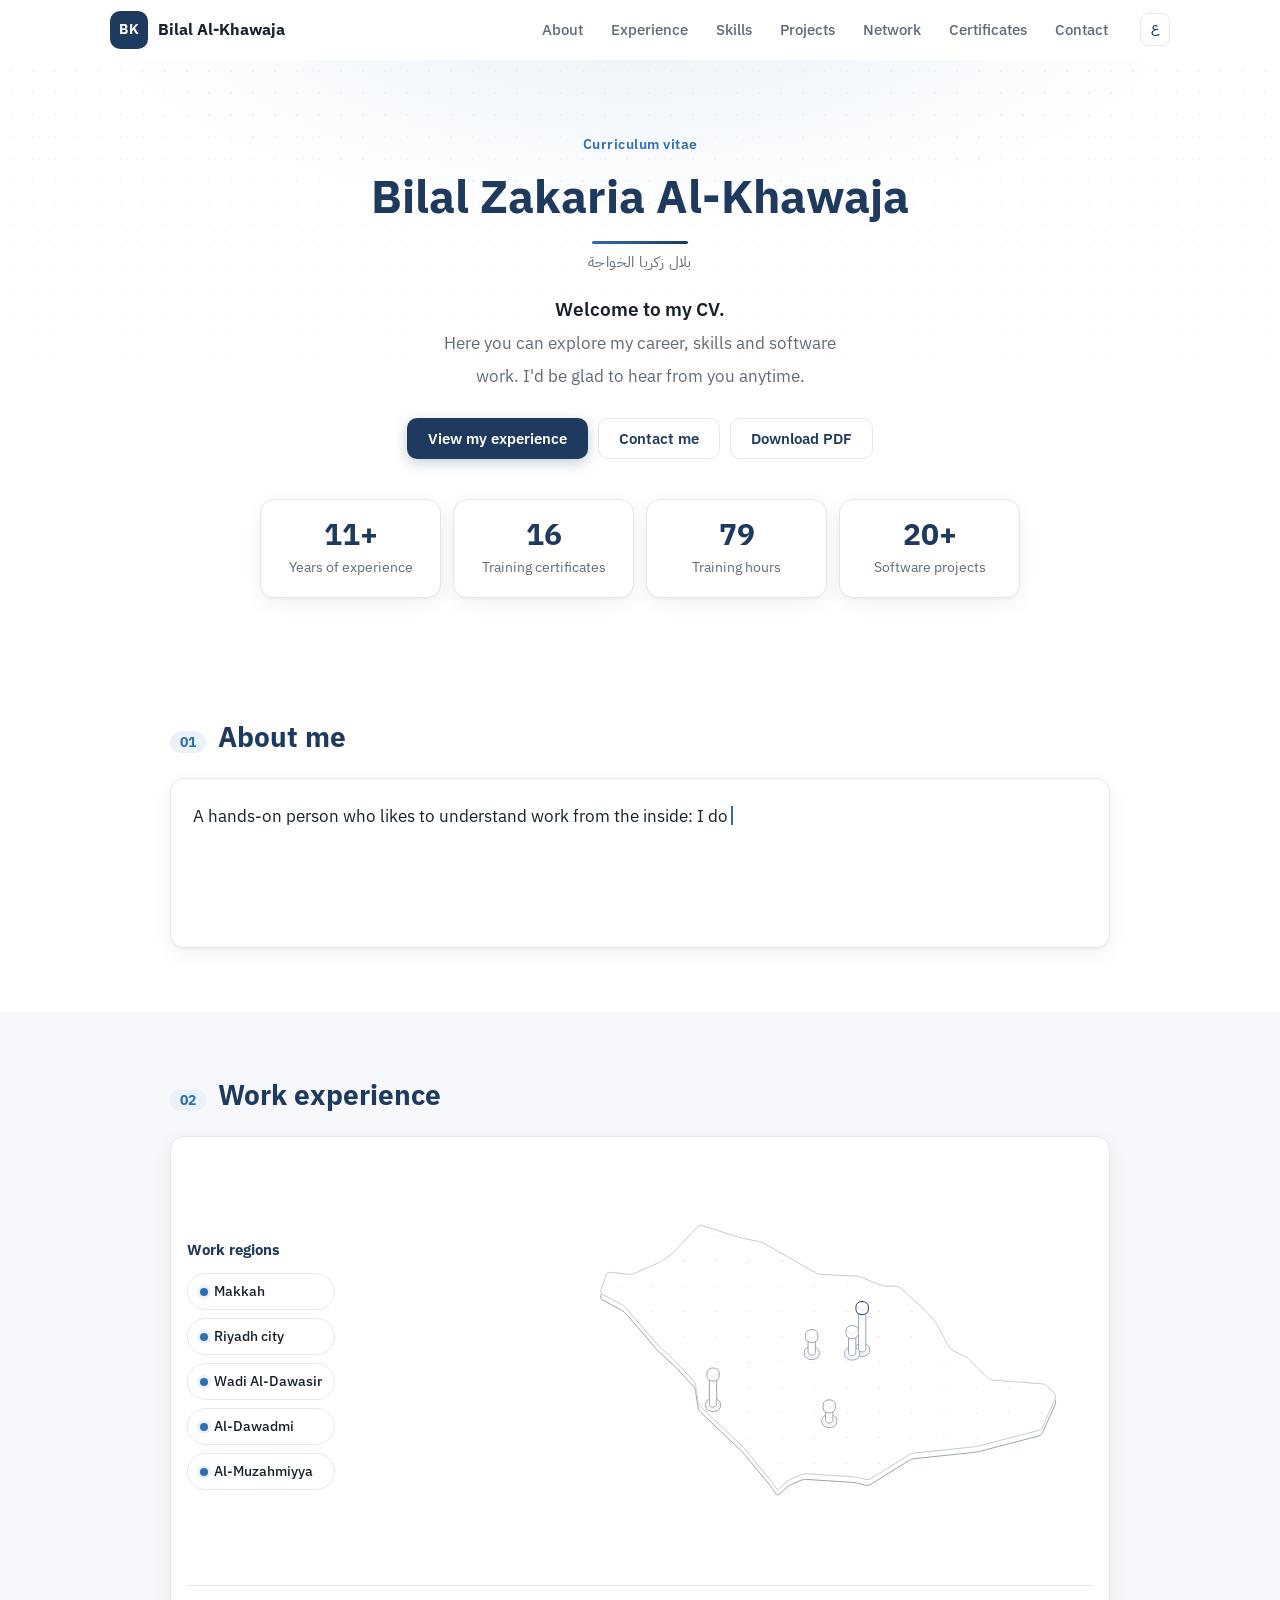
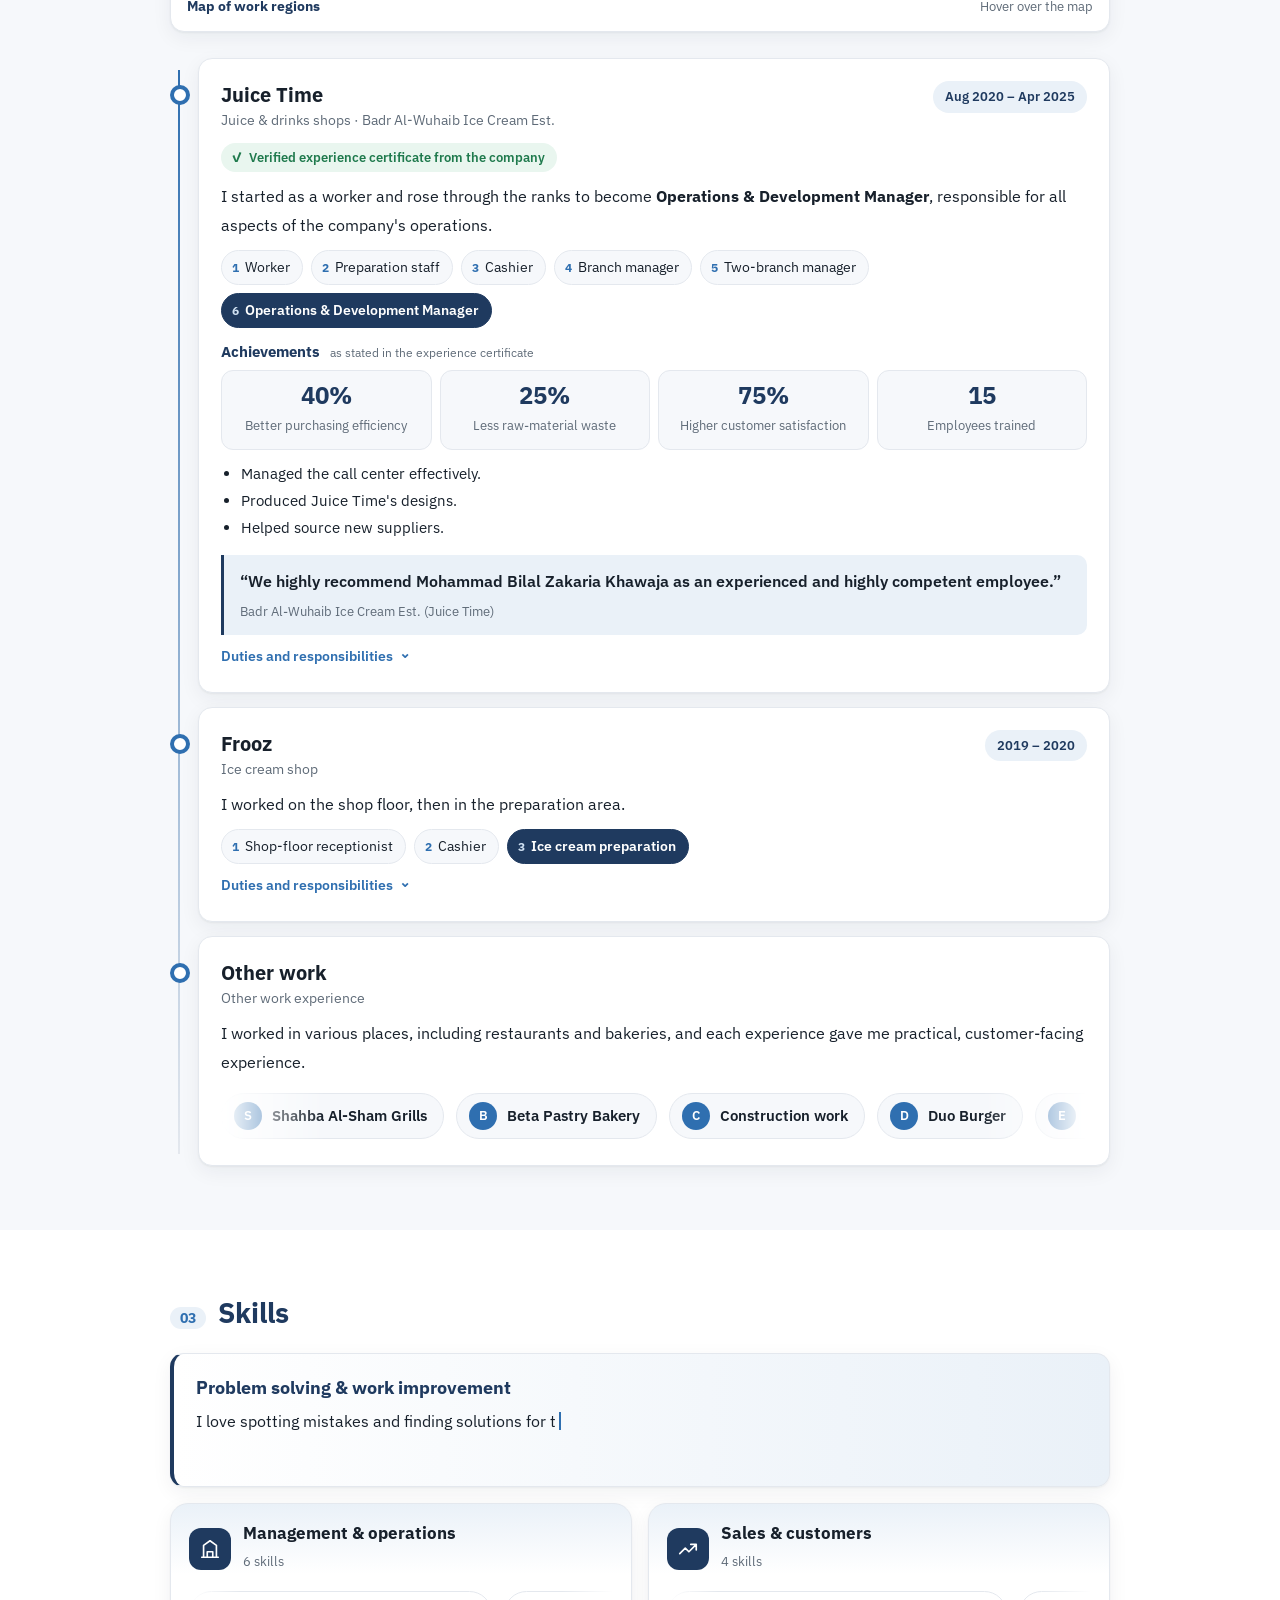
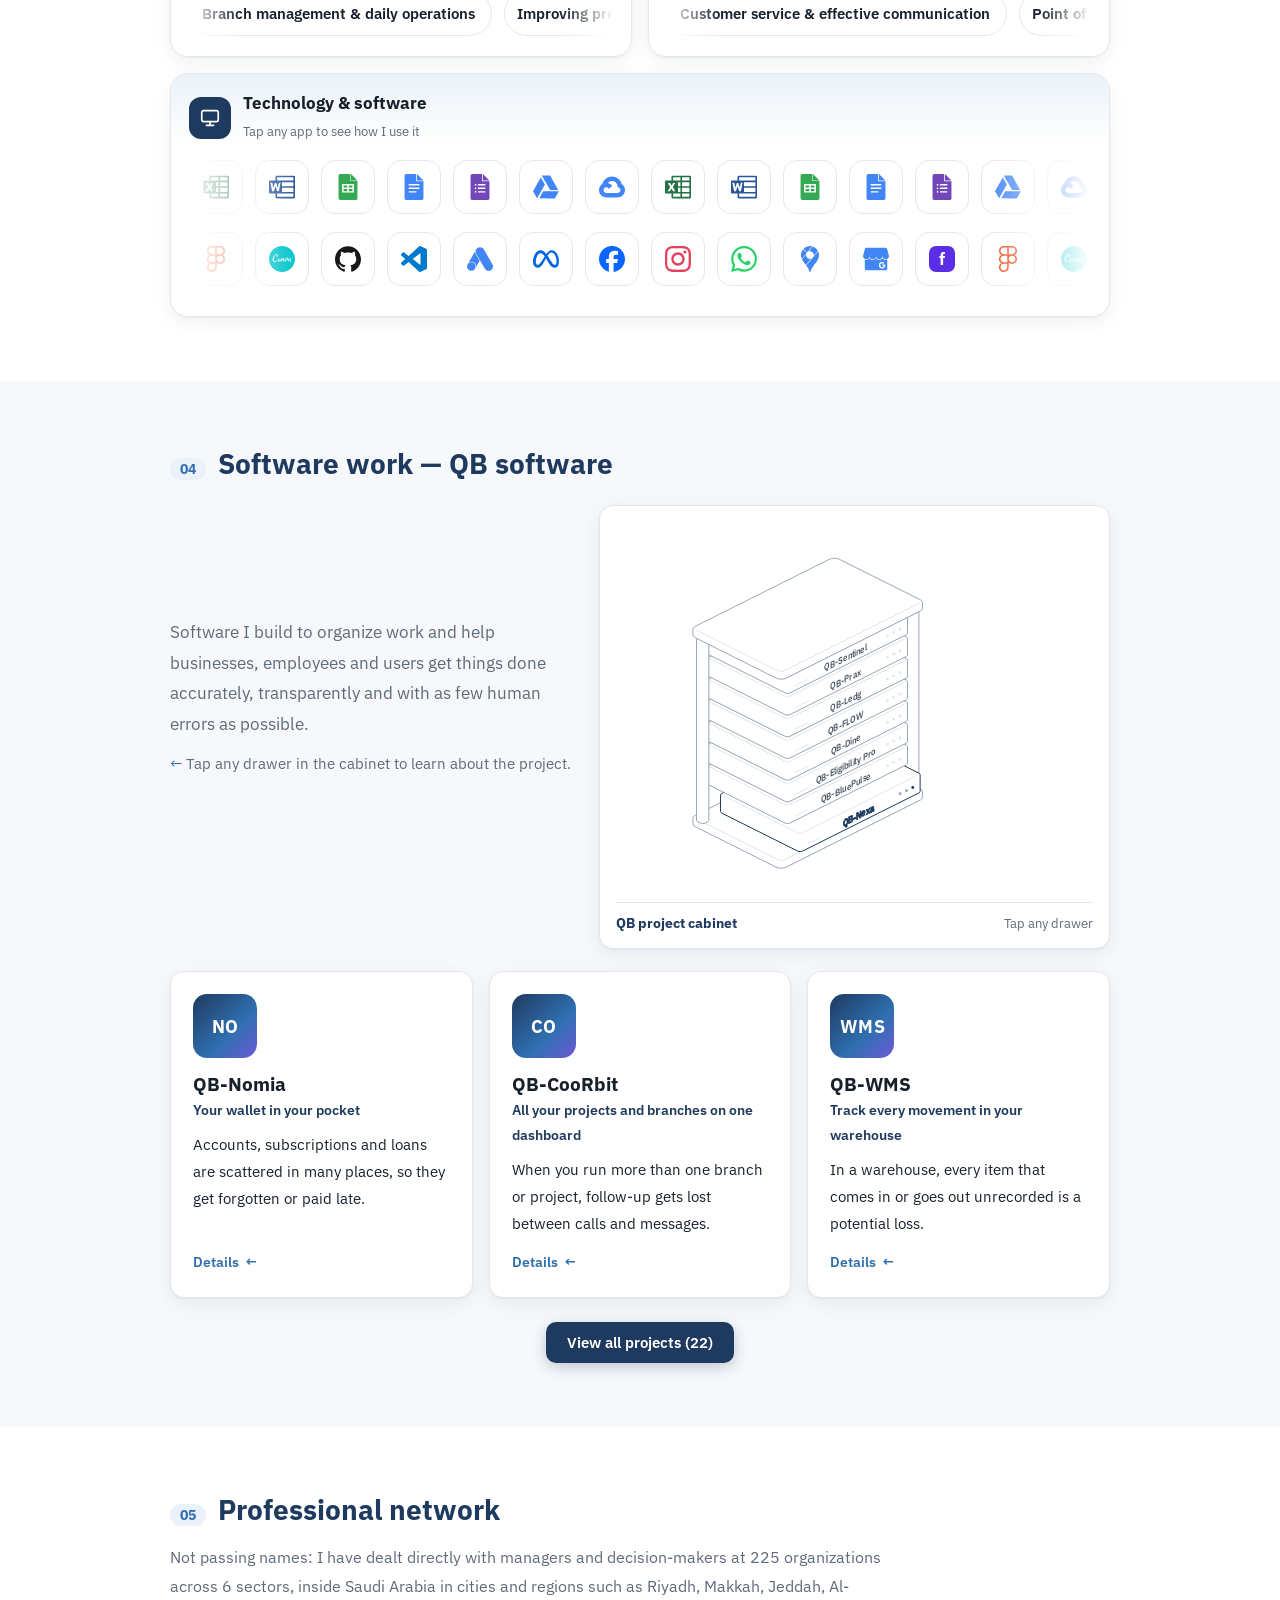
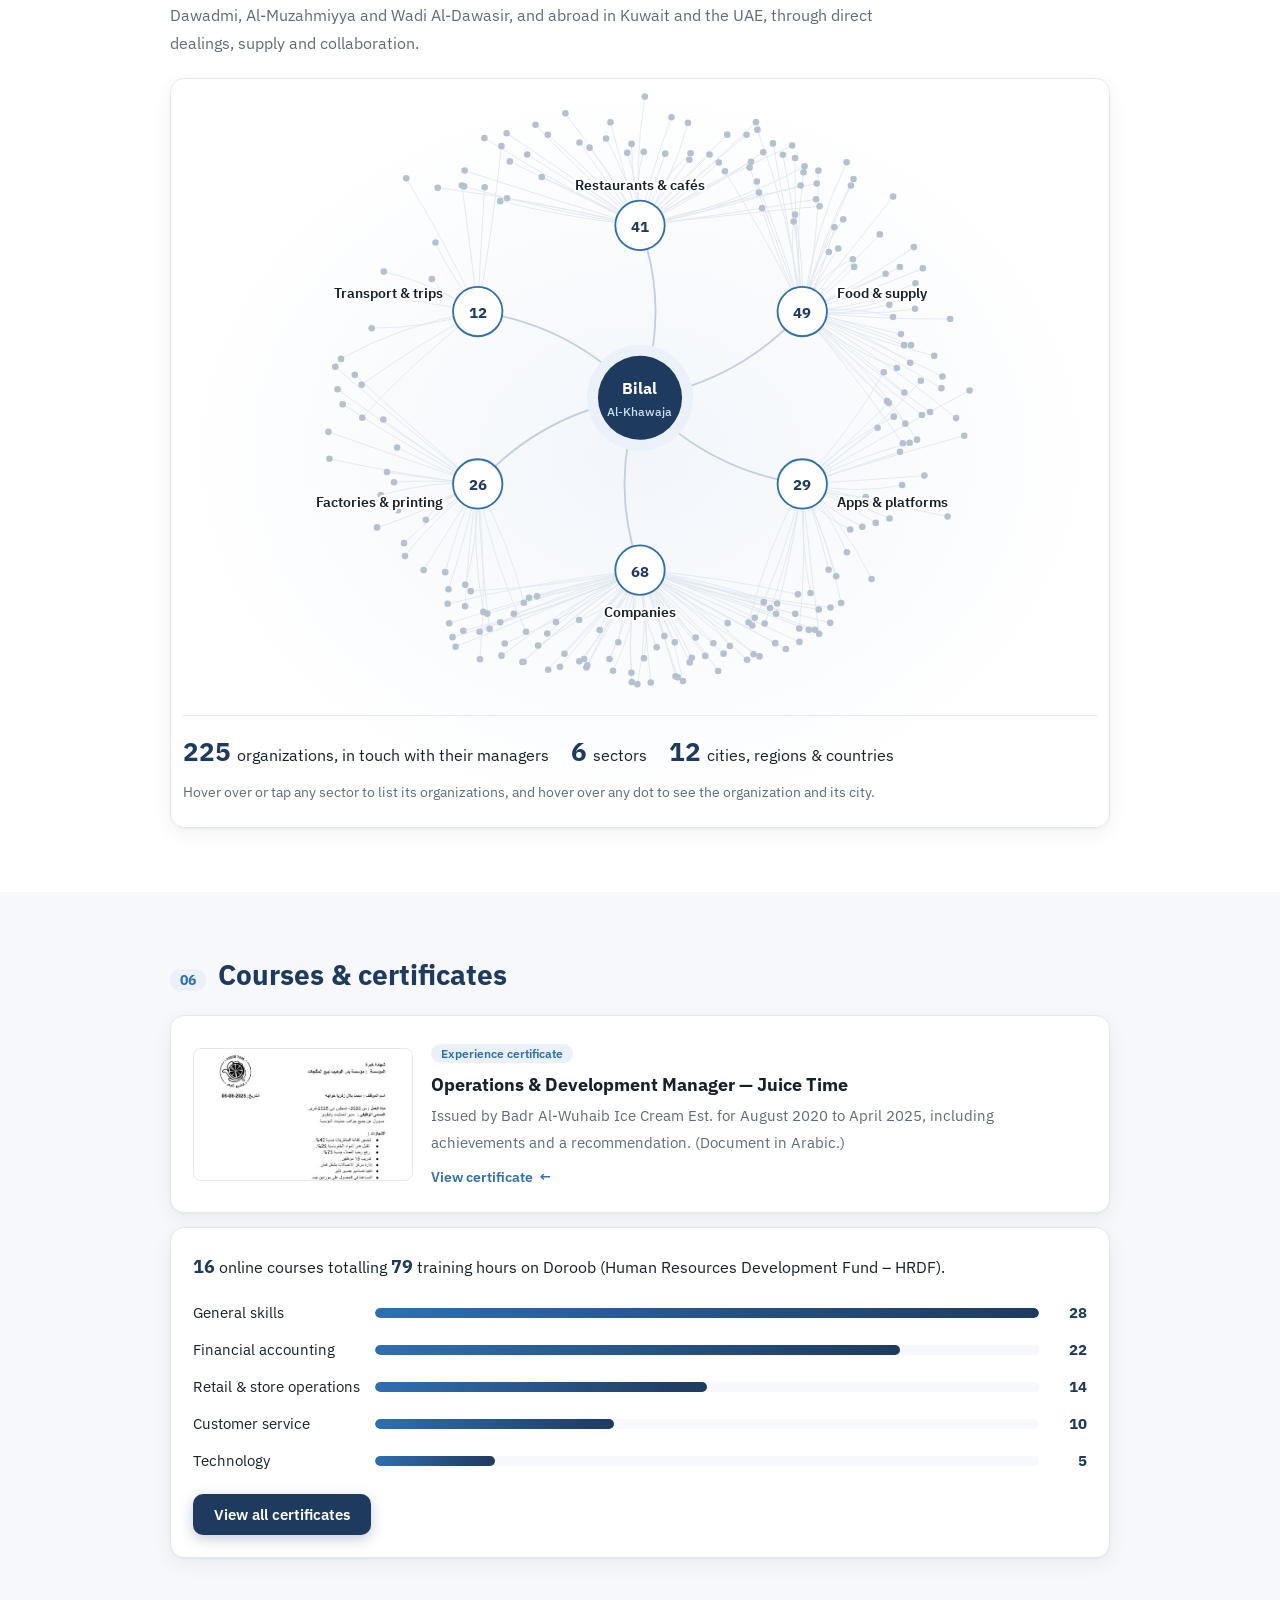
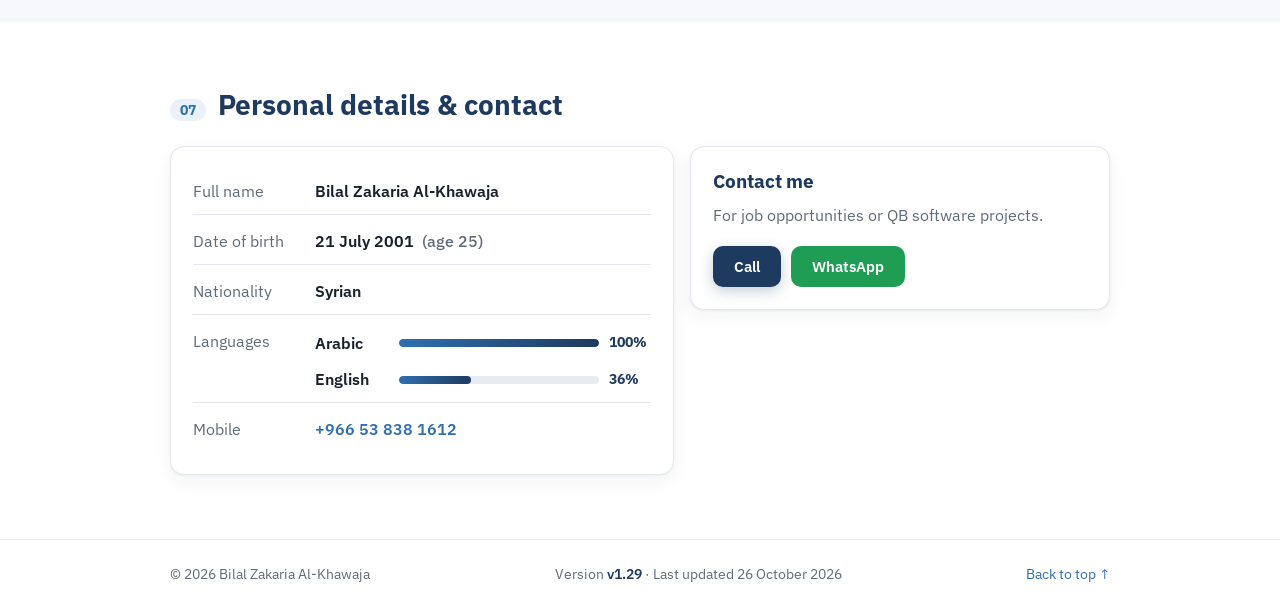
==== commit 3e3bb6ef: "Use the name Bilal Zakaria Al-Khawaja across the site and CV Drop "Mohammad" from the name in both l" ====
--- a/en/index.html
+++ b/en/index.html
@@ -3,9 +3,9 @@
 <head>
   <meta charset="utf-8">
   <meta name="viewport" content="width=device-width, initial-scale=1">
-  <title>Mohammad Bilal Al-Khawaja | CV</title>
-  <meta name="description" content="CV of Mohammad Bilal Zakaria Al-Khawaja: work experience, skills, software projects (QB software) and training courses.">
-  <link rel="icon" href="data:image/svg+xml,%3Csvg xmlns='http://www.w3.org/2000/svg' viewBox='0 0 64 64'%3E%3Crect width='64' height='64' rx='14' fill='%231f3a5f'/%3E%3Ctext x='32' y='43' font-family='Tahoma,Arial,sans-serif' font-size='30' font-weight='700' fill='%23fff' text-anchor='middle'%3E%D9%85%3C/text%3E%3C/svg%3E">
+  <title>Bilal Al-Khawaja | CV</title>
+  <meta name="description" content="CV of Bilal Zakaria Al-Khawaja: work experience, skills, software projects (QB software) and training courses.">
+  <link rel="icon" href="data:image/svg+xml,%3Csvg xmlns='http://www.w3.org/2000/svg' viewBox='0 0 64 64'%3E%3Crect width='64' height='64' rx='14' fill='%231f3a5f'/%3E%3Ctext x='32' y='43' font-family='Tahoma,Arial,sans-serif' font-size='30' font-weight='700' fill='%23fff' text-anchor='middle'%3E%D8%A8%3C/text%3E%3C/svg%3E">
   <link rel="alternate" hreflang="ar" href="../index.html">
   <link rel="preconnect" href="https://fonts.googleapis.com">
   <link rel="preconnect" href="https://fonts.gstatic.com" crossorigin>
@@ -16,7 +16,7 @@
   <!-- Navigation -->
   <header class="topbar">
     <div class="topbar-inner">
-      <a class="brand" href="#home"><span class="mark">MB</span><span class="brand-name">Mohammad Bilal Al-Khawaja</span></a>
+      <a class="brand" href="#home"><span class="mark">BK</span><span class="brand-name">Bilal Al-Khawaja</span></a>
       <nav class="nav" id="nav" aria-label="Page sections">
         <a href="#about">About</a>
         <a href="#experience">Experience</a>
@@ -38,8 +38,8 @@
     <section class="hero" id="home">
       <div class="wrap hero-inner">
         <p class="eyebrow intro" style="--d: .1s">Curriculum vitae</p>
-        <h1 class="intro hero-name" style="--d: .25s">Mohammad Bilal Zakaria Al-Khawaja</h1>
-        <p class="name-en intro" dir="rtl" lang="ar" style="--d: .9s">محمد بلال زكريا الخواجة</p>
+        <h1 class="intro hero-name" style="--d: .25s">Bilal Zakaria Al-Khawaja</h1>
+        <p class="name-en intro" dir="rtl" lang="ar" style="--d: .9s">بلال زكريا الخواجة</p>
         <p class="hero-welcome">
           <b class="intro" style="--d: 1.15s">Welcome to my CV.</b>
           <span class="intro" style="--d: 1.4s">Here you can explore my career, skills and software work. I'd be glad to hear from you anytime.</span>
@@ -47,7 +47,7 @@
         <div class="hero-cta intro" style="--d: 1.65s">
           <a class="btn btn-primary" href="#experience">View my experience</a>
           <a class="btn btn-ghost" href="#contact">Contact me</a>
-          <a class="btn btn-ghost" href="../cv/Mohammad-Bilal-AlKhawaja-CV-EN.pdf?v=1.28" download data-cv>Download PDF</a>
+          <a class="btn btn-ghost" href="../cv/Bilal-Zakaria-AlKhawaja-CV-EN.pdf?v=1.29" download data-cv>Download PDF</a>
         </div>
         <div class="stats">
           <div class="stat intro-pop" style="--d: 1.85s"><b data-count="years" data-delay="1900">0</b><span>Years of experience</span></div>
@@ -395,7 +395,7 @@
         <div class="contact-grid">
           <div class="card reveal">
             <dl class="info">
-              <div><dt>Full name</dt><dd>Mohammad Bilal Zakaria Al-Khawaja</dd></div>
+              <div><dt>Full name</dt><dd>Bilal Zakaria Al-Khawaja</dd></div>
               <div><dt>Date of birth</dt><dd><span>21 July 2001</span> <span class="age" data-birth="2001-07-21">(age 25)</span></dd></div>
               <div><dt>Nationality</dt><dd>Syrian</dd></div>
               <div class="lang-row"><dt>Languages</dt><dd class="langs">
@@ -420,8 +420,8 @@
 
   <footer class="footer">
     <div class="wrap">
-      <span>© <span id="year">2026</span> Mohammad Bilal Zakaria Al-Khawaja</span>
-      <span class="ver">Version <b dir="ltr">v1.28</b> · Last updated <time datetime="2026-10-26">26 October 2026</time></span>
+      <span>© <span id="year">2026</span> Bilal Zakaria Al-Khawaja</span>
+      <span class="ver">Version <b dir="ltr">v1.29</b> · Last updated <time datetime="2026-10-26">26 October 2026</time></span>
       <a href="#home">Back to top ↑</a>
     </div>
   </footer>
@@ -436,7 +436,7 @@
   </dialog>
 
   <script src="../script.js?v=17"></script>
-  <script src="../network.js?v=2"></script>
+  <script src="../network.js?v=3"></script>
   <script src="../hairline/kernel.js?v=1"></script>
   <script src="../hairline/mount.js?v=2"></script>
   <script type="module" src="../hairline/saudi.js?v=2"></script>
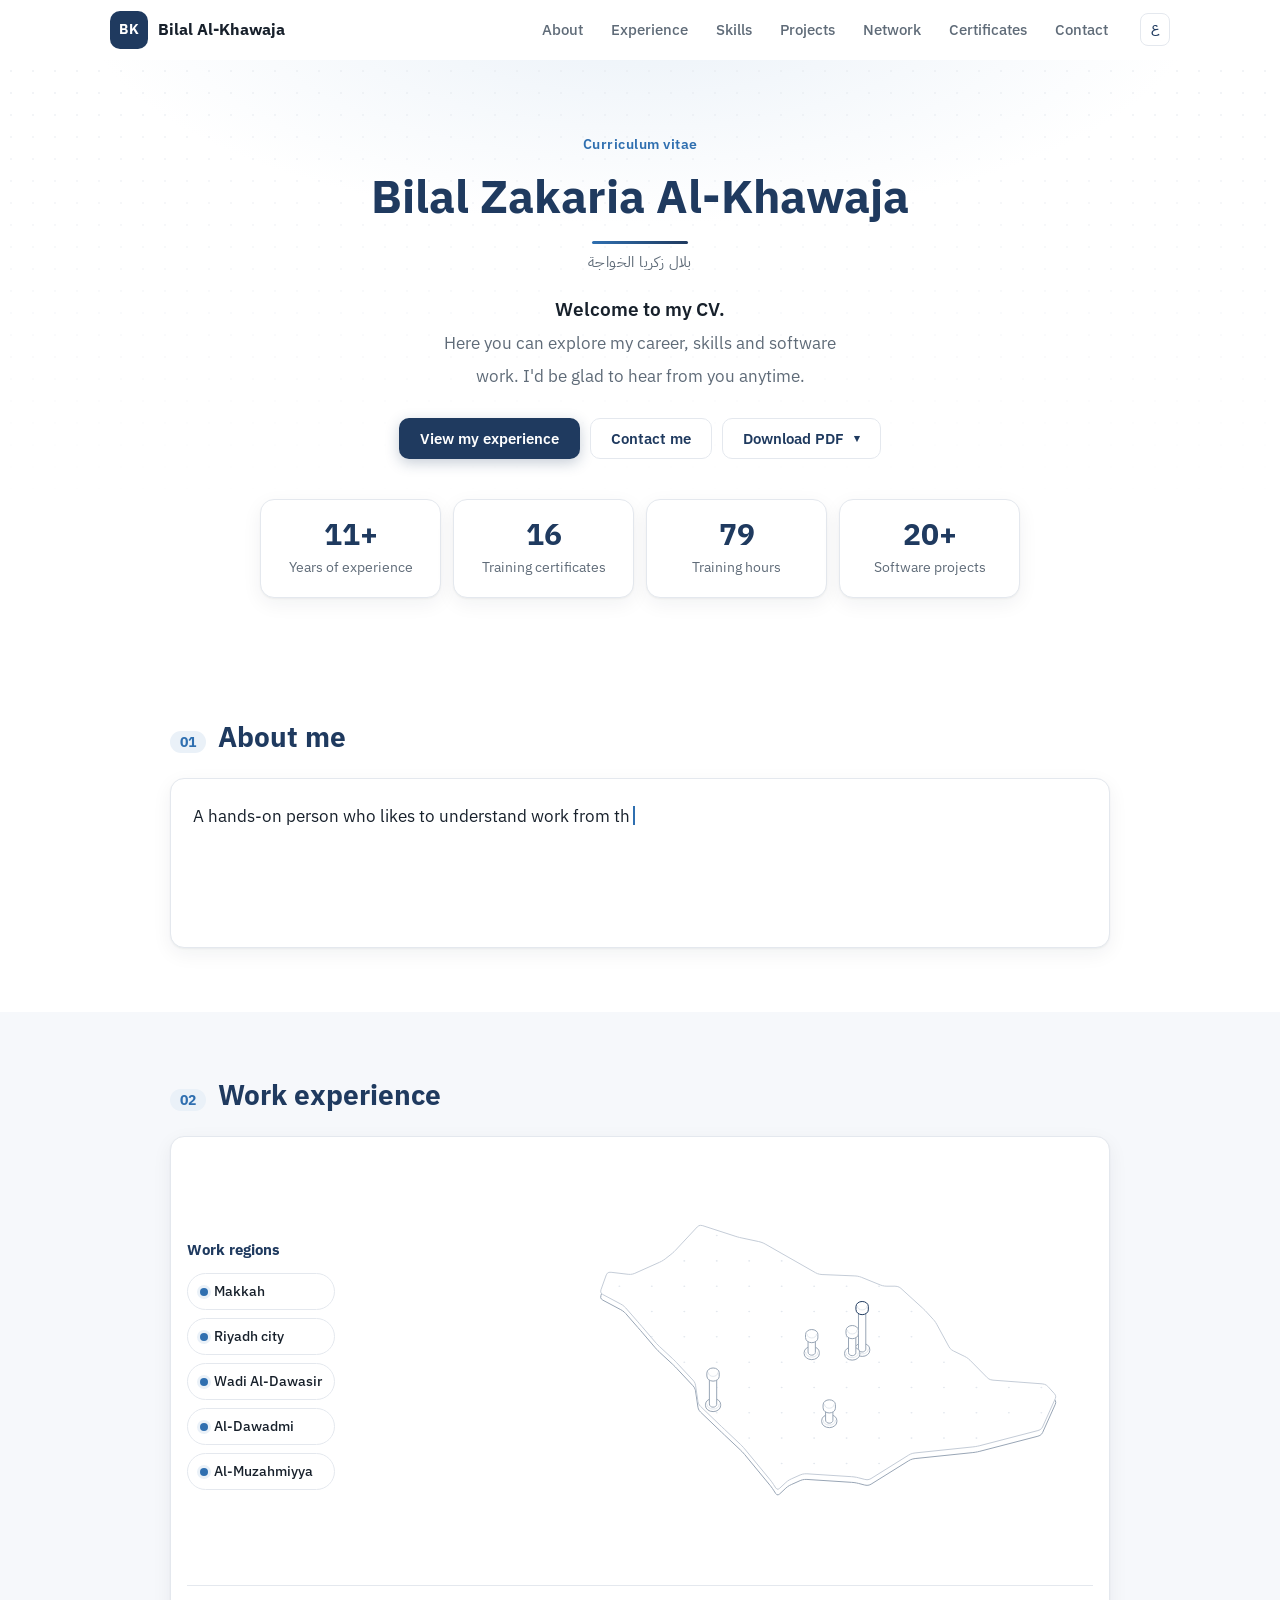
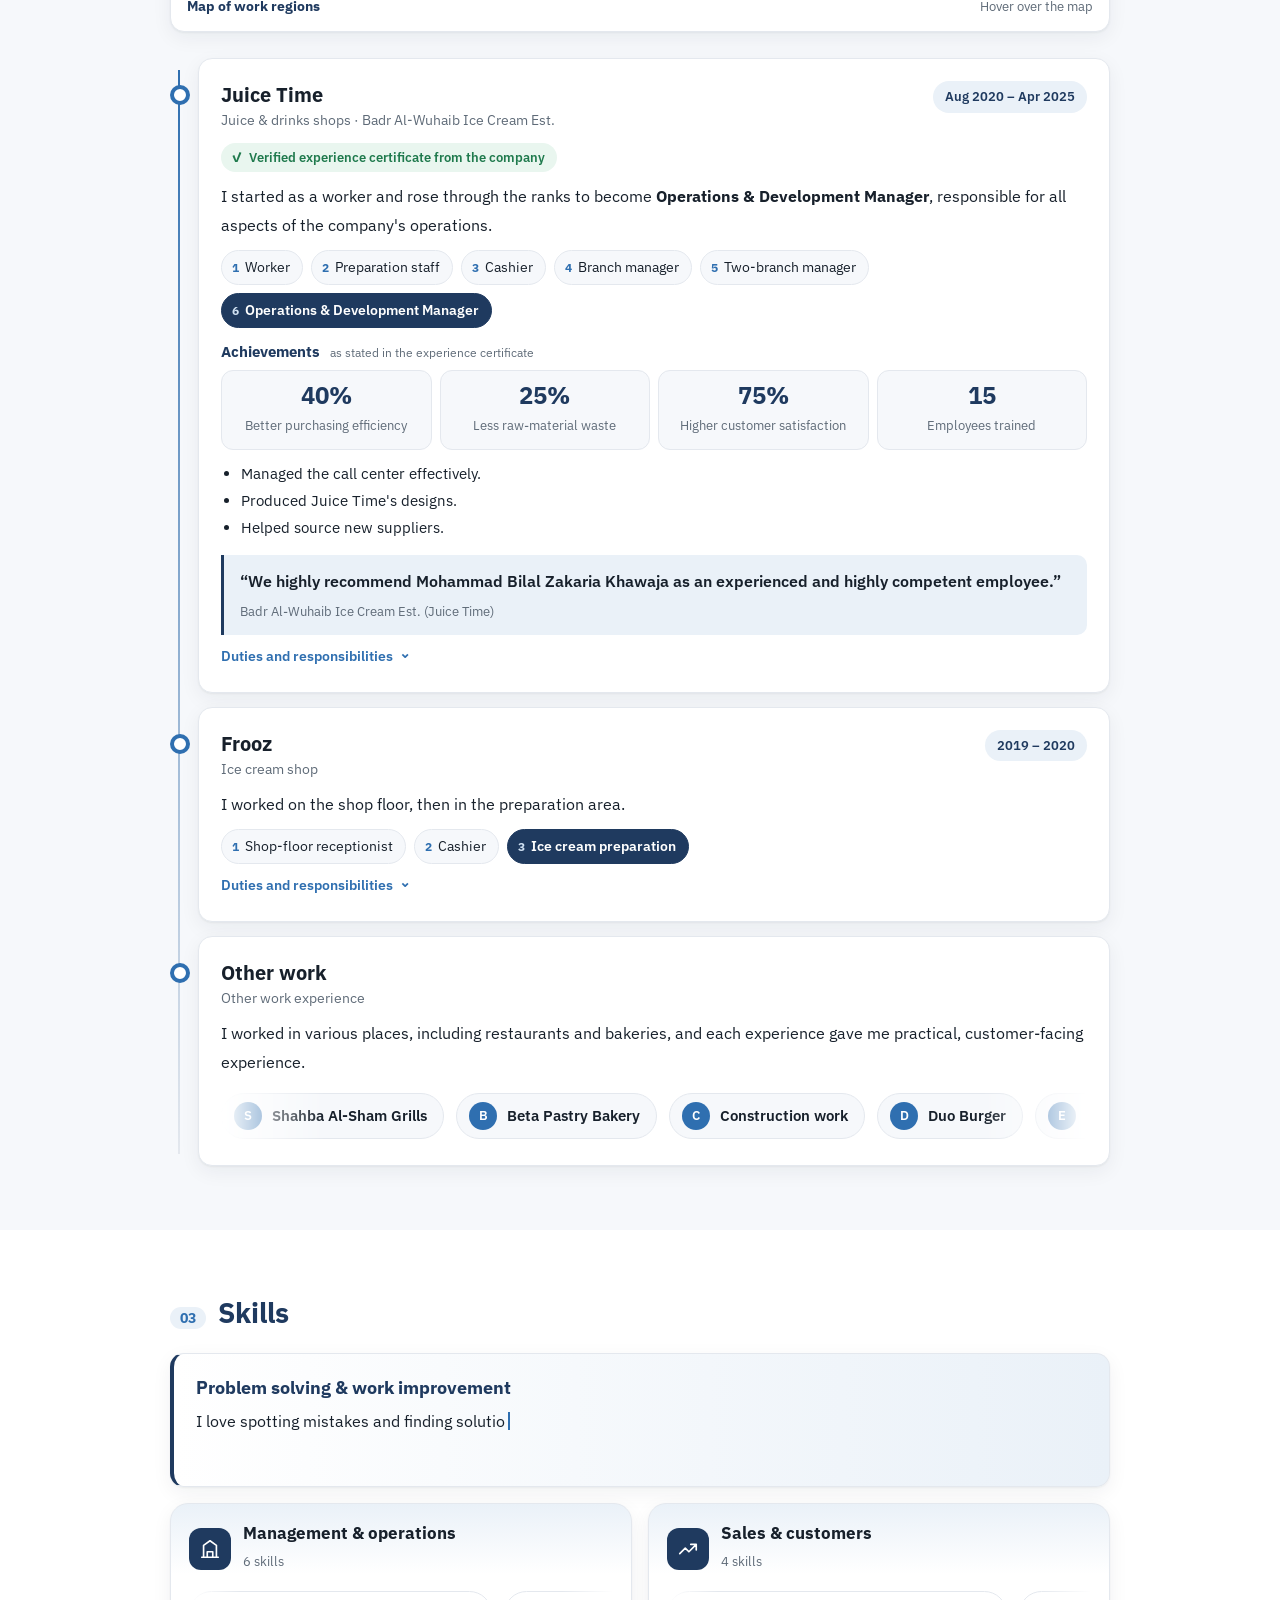
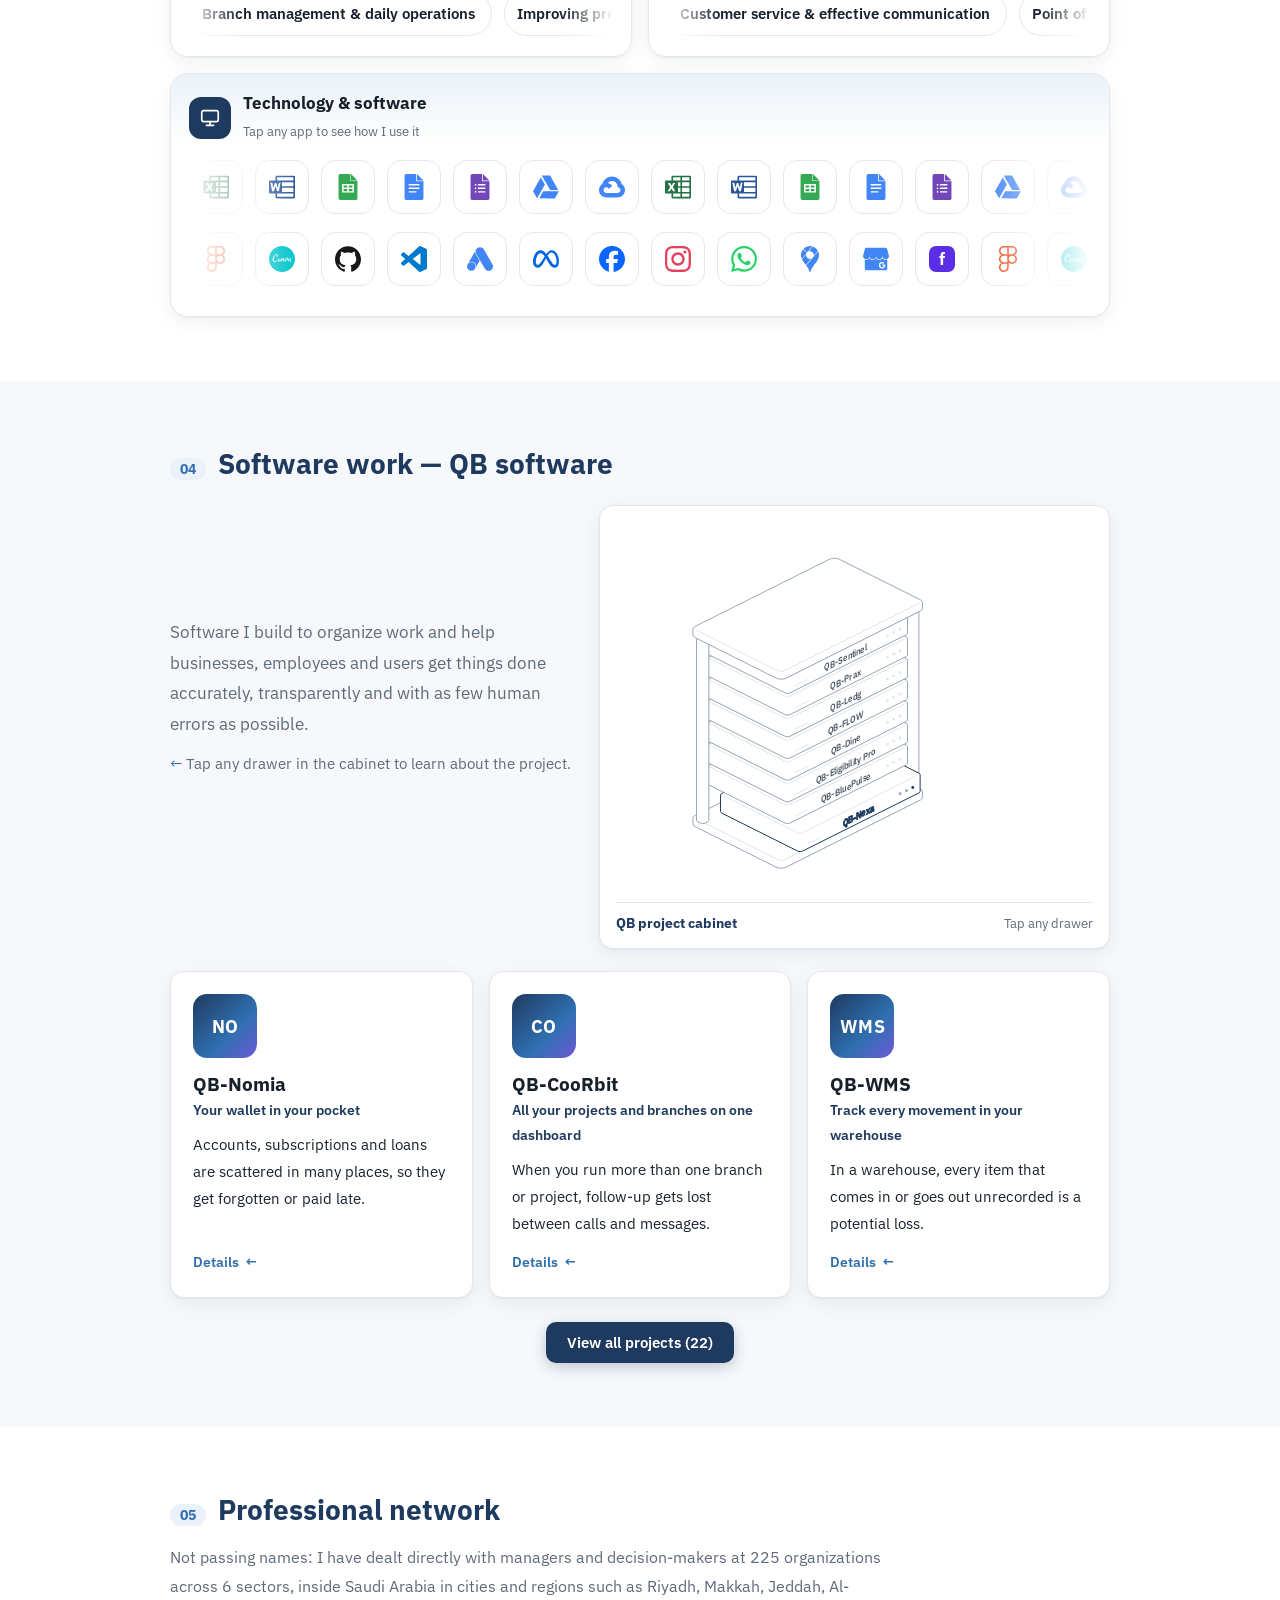
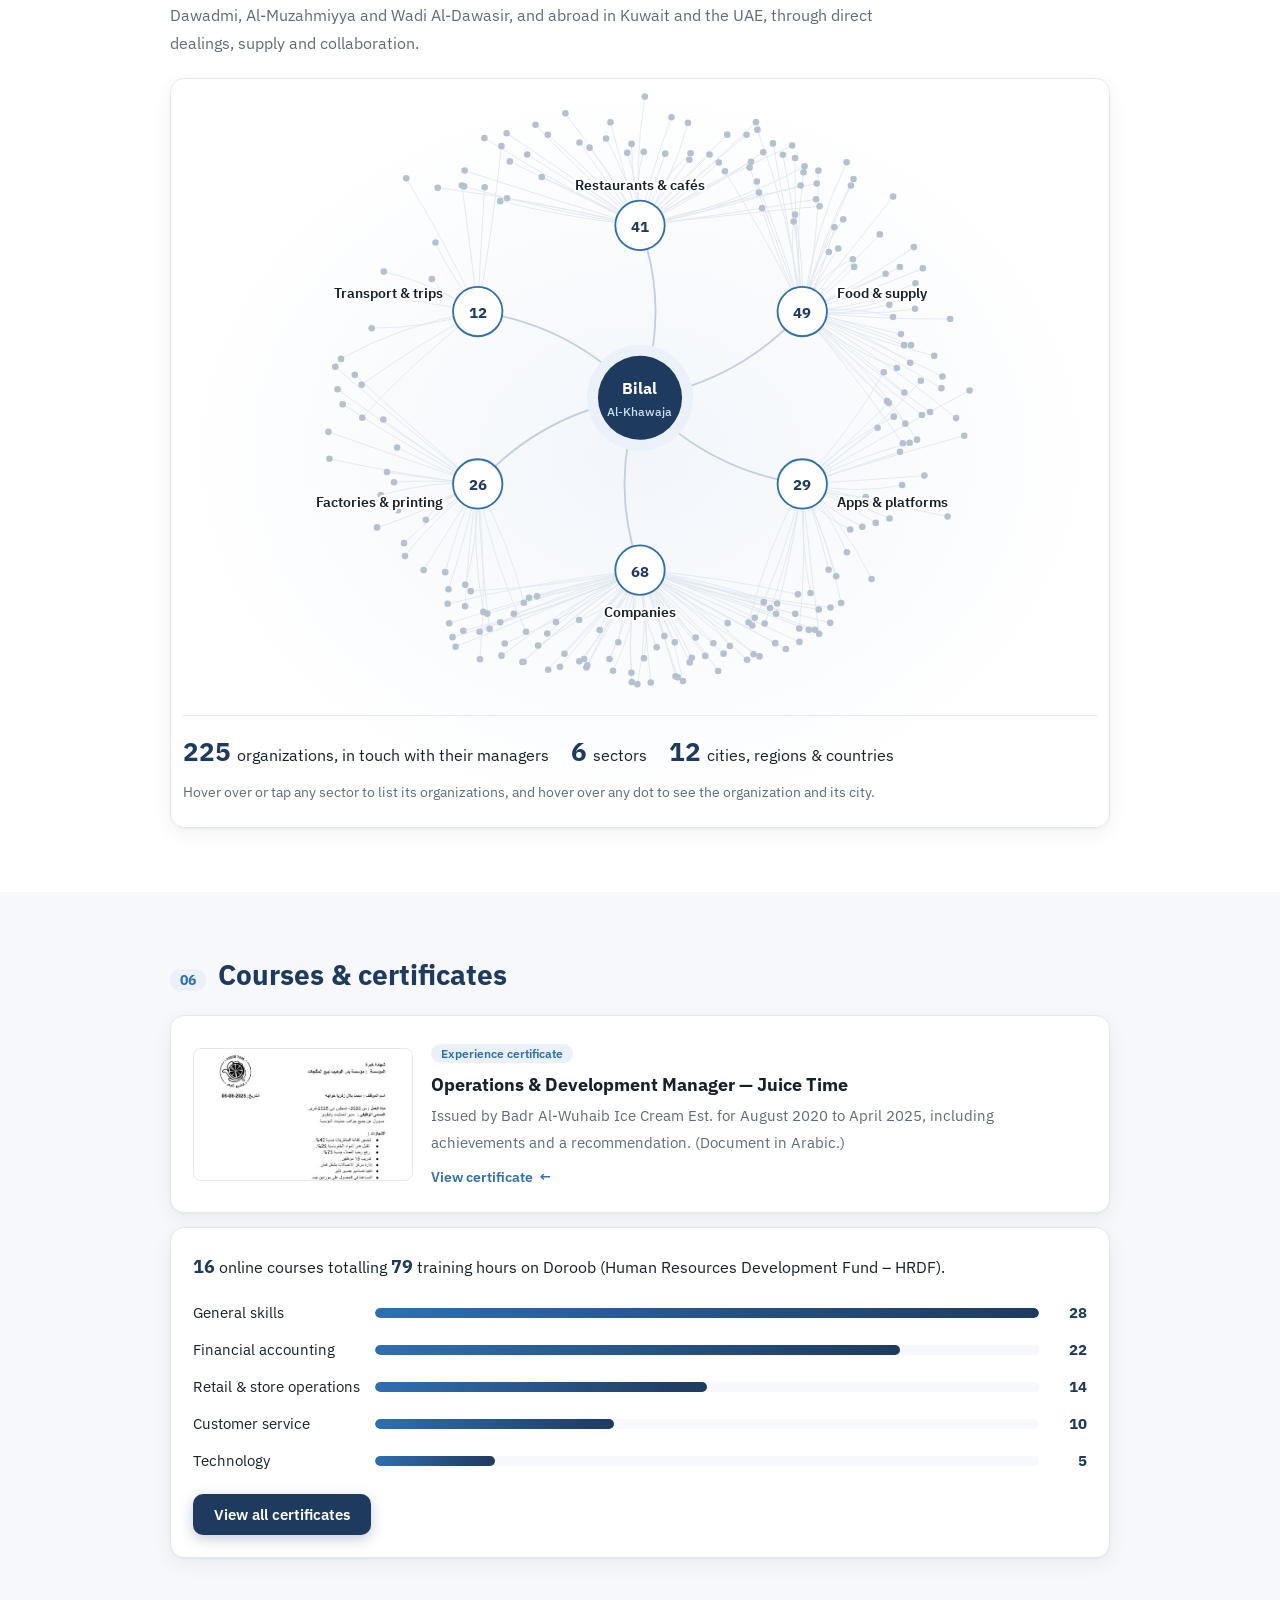
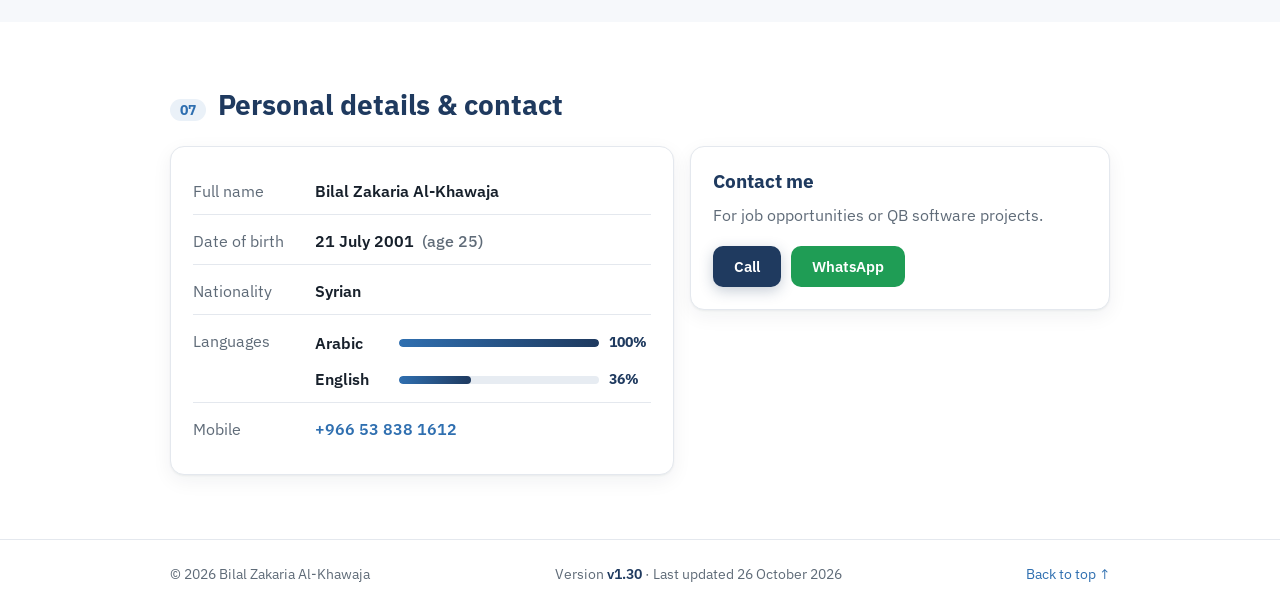
==== commit a5472313: "Offer designed or ATS CV from the PDF button The PDF button now opens a small menu with two download" ====
--- a/en/index.html
+++ b/en/index.html
@@ -10,7 +10,7 @@
   <link rel="preconnect" href="https://fonts.googleapis.com">
   <link rel="preconnect" href="https://fonts.gstatic.com" crossorigin>
   <link href="https://fonts.googleapis.com/css2?family=IBM+Plex+Sans+Arabic:wght@400;500;600;700&family=IBM+Plex+Sans:wght@400;500;600;700&display=swap" rel="stylesheet">
-  <link rel="stylesheet" href="../style.css?v=25">
+  <link rel="stylesheet" href="../style.css?v=26">
 </head>
 <body>
   <!-- Navigation -->
@@ -47,7 +47,14 @@
         <div class="hero-cta intro" style="--d: 1.65s">
           <a class="btn btn-primary" href="#experience">View my experience</a>
           <a class="btn btn-ghost" href="#contact">Contact me</a>
-          <a class="btn btn-ghost" href="../cv/Bilal-Zakaria-AlKhawaja-CV-EN.pdf?v=1.29" download data-cv>Download PDF</a>
+          <!-- "Download PDF": opens two choices, the designed CV or the ATS version -->
+          <div class="cv-menu">
+            <button type="button" class="btn btn-ghost" aria-expanded="false" aria-controls="cv-options" data-cv-toggle>Download PDF <span class="caret" aria-hidden="true">▾</span></button>
+            <div class="cv-options" id="cv-options" hidden>
+              <a href="../cv/Bilal-Zakaria-AlKhawaja-CV-EN.pdf?v=1.30" download data-cv><b>Designed CV</b><small>Professional one-page design with a QR code to the site</small></a>
+              <a href="../cv/Bilal-Zakaria-AlKhawaja-ATS-CV-EN.pdf?v=1.30" download data-cv><b>ATS version</b><small>Plain single-column text that applicant tracking systems can read</small></a>
+            </div>
+          </div>
         </div>
         <div class="stats">
           <div class="stat intro-pop" style="--d: 1.85s"><b data-count="years" data-delay="1900">0</b><span>Years of experience</span></div>
@@ -421,7 +428,7 @@
   <footer class="footer">
     <div class="wrap">
       <span>© <span id="year">2026</span> Bilal Zakaria Al-Khawaja</span>
-      <span class="ver">Version <b dir="ltr">v1.29</b> · Last updated <time datetime="2026-10-26">26 October 2026</time></span>
+      <span class="ver">Version <b dir="ltr">v1.30</b> · Last updated <time datetime="2026-10-26">26 October 2026</time></span>
       <a href="#home">Back to top ↑</a>
     </div>
   </footer>
@@ -435,7 +442,7 @@
     <div class="modal-body" id="modal-body"></div>
   </dialog>
 
-  <script src="../script.js?v=17"></script>
+  <script src="../script.js?v=18"></script>
   <script src="../network.js?v=3"></script>
   <script src="../hairline/kernel.js?v=1"></script>
   <script src="../hairline/mount.js?v=2"></script>
--- a/style.css
+++ b/style.css
@@ -106,7 +106,23 @@
 .name-en { margin: 4px 0 0; color: var(--muted); font-size: 15px; letter-spacing: .4px; }
 .hero-welcome { margin: 16px auto 0; font-size: 17px; color: var(--muted); max-width: 600px; line-height: 1.9; text-wrap: balance; }
 .hero-welcome b { display: block; color: var(--ink); font-size: 19px; font-weight: 600; }
-.hero-cta { display: flex; flex-wrap: wrap; justify-content: center; gap: 10px; margin-top: 26px; }
+.hero-cta { display: flex; flex-wrap: wrap; justify-content: center; gap: 10px; margin-top: 26px; position: relative; z-index: 5; }
+/* قائمة «تحميل PDF» بخياريها */
+.cv-menu { position: relative; }
+.cv-menu .caret { font-size: 11px; margin-inline-start: 4px; display: inline-block; transition: transform .2s; }
+.cv-menu [aria-expanded="true"] .caret { transform: rotate(180deg); }
+.cv-options {
+  position: absolute; z-index: 20; top: calc(100% + 8px); left: 50%; transform: translateX(-50%);
+  width: 290px; max-width: calc(100vw - 32px); padding: 6px; text-align: start;
+  background: #fff; border: 1px solid var(--line); border-radius: 14px; box-shadow: 0 12px 32px rgba(23, 32, 43, .16);
+  animation: cv-in .18s ease both;
+}
+@keyframes cv-in { from { opacity: 0; transform: translate(-50%, 6px); } to { opacity: 1; transform: translate(-50%, 0); } }
+.cv-options a { display: block; padding: 10px 12px; border-radius: 10px; text-decoration: none; color: var(--ink); }
+.cv-options a + a { margin-top: 2px; }
+.cv-options a:hover, .cv-options a:focus-visible { background: var(--accent-soft); outline: none; }
+.cv-options b { display: block; color: var(--accent); font-size: 15px; }
+.cv-options small { display: block; color: var(--muted); font-size: 13px; line-height: 1.5; }
 .stats { display: grid; grid-template-columns: repeat(4, 1fr); gap: 12px; margin: 40px auto 0; max-width: 760px; }
 .stat { background: #fff; border: 1px solid var(--line); border-radius: var(--radius); padding: 16px 8px; box-shadow: var(--shadow); }
 .stat b { display: block; font-size: 30px; font-weight: 700; color: var(--accent); line-height: 1.2; direction: ltr; }
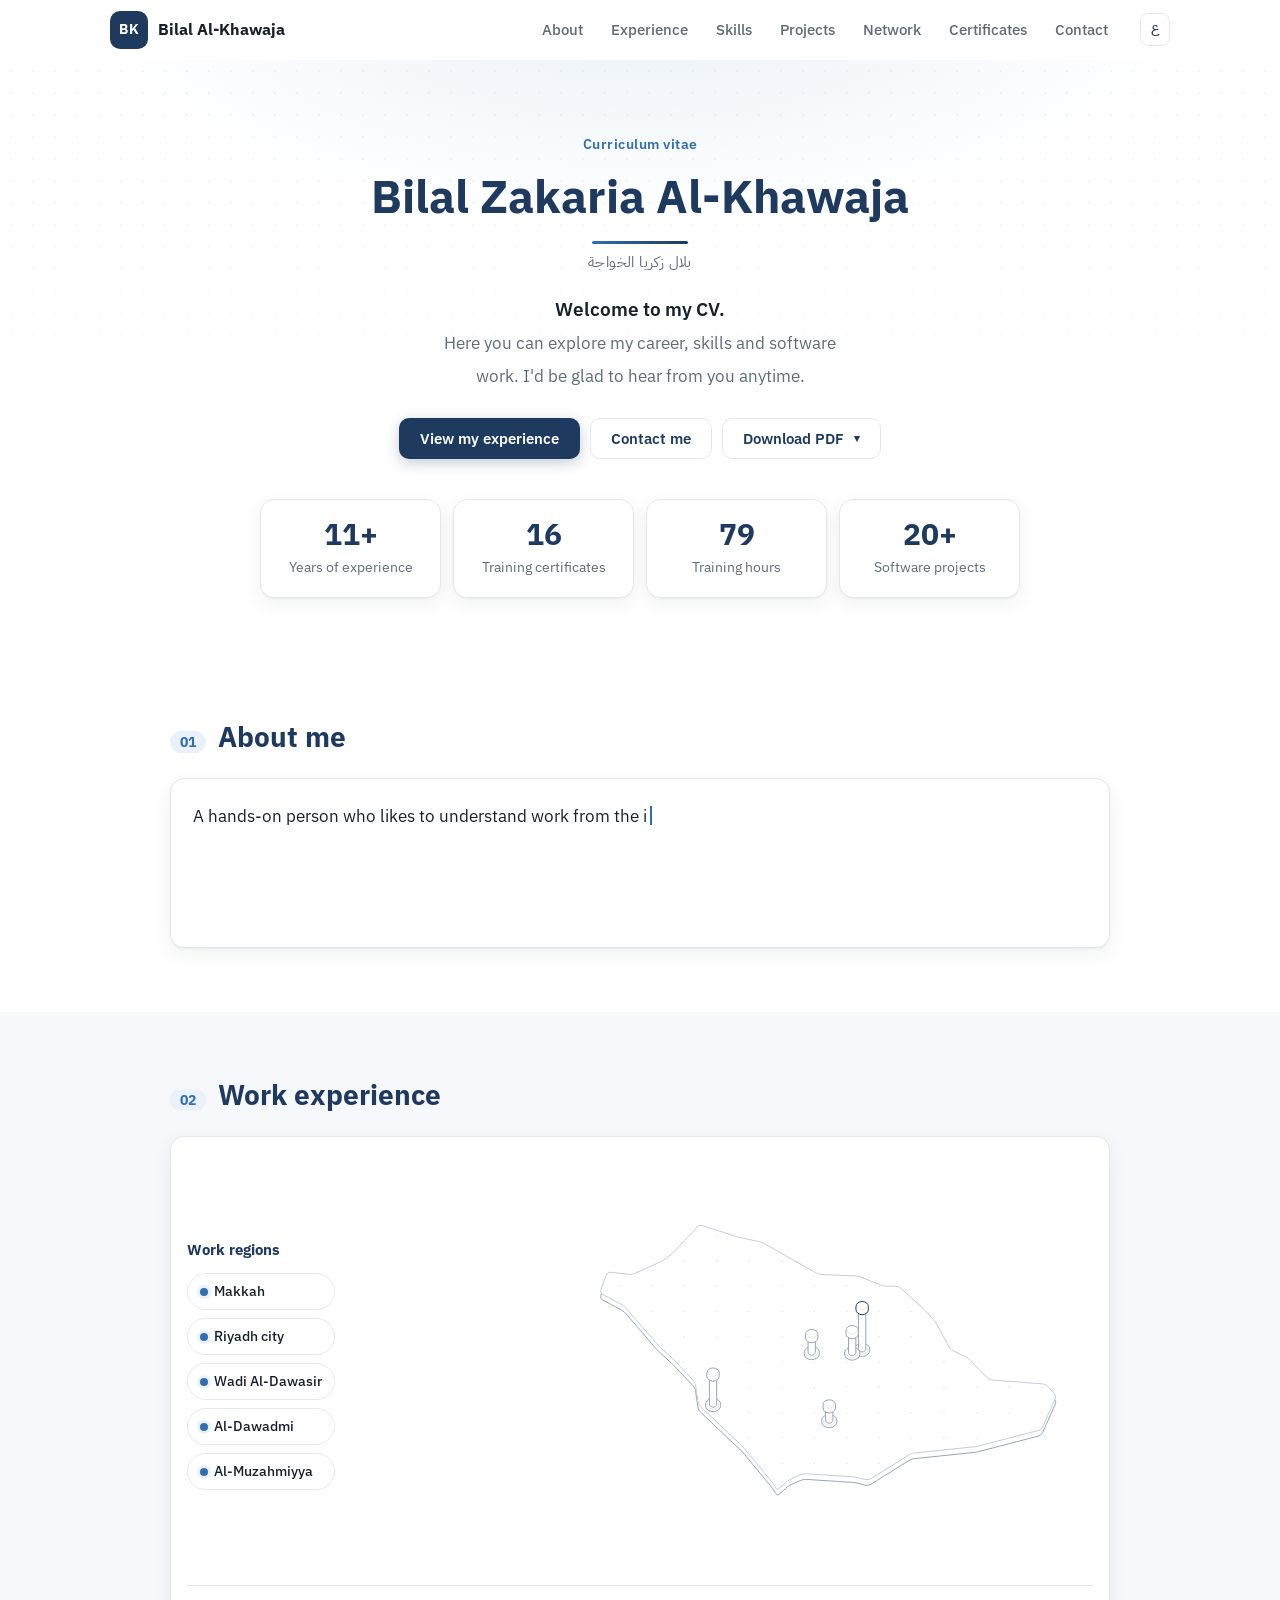
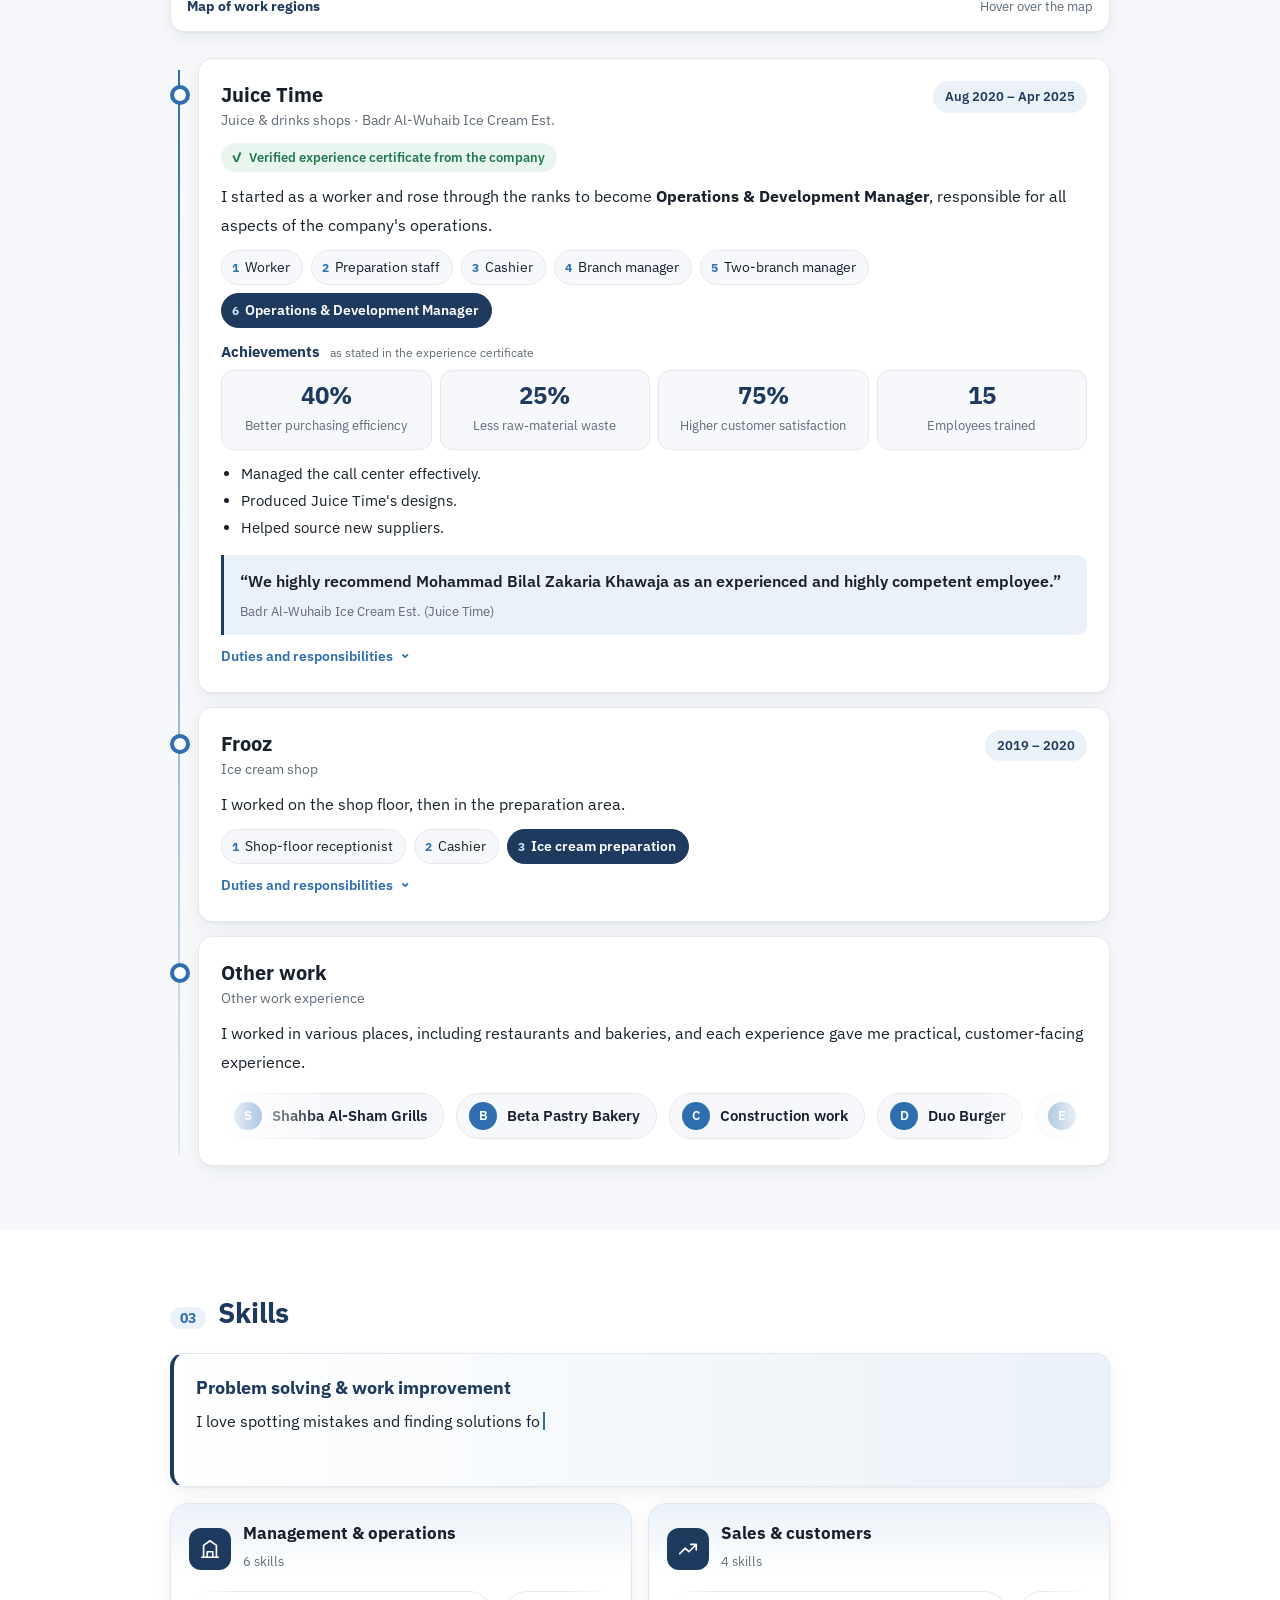
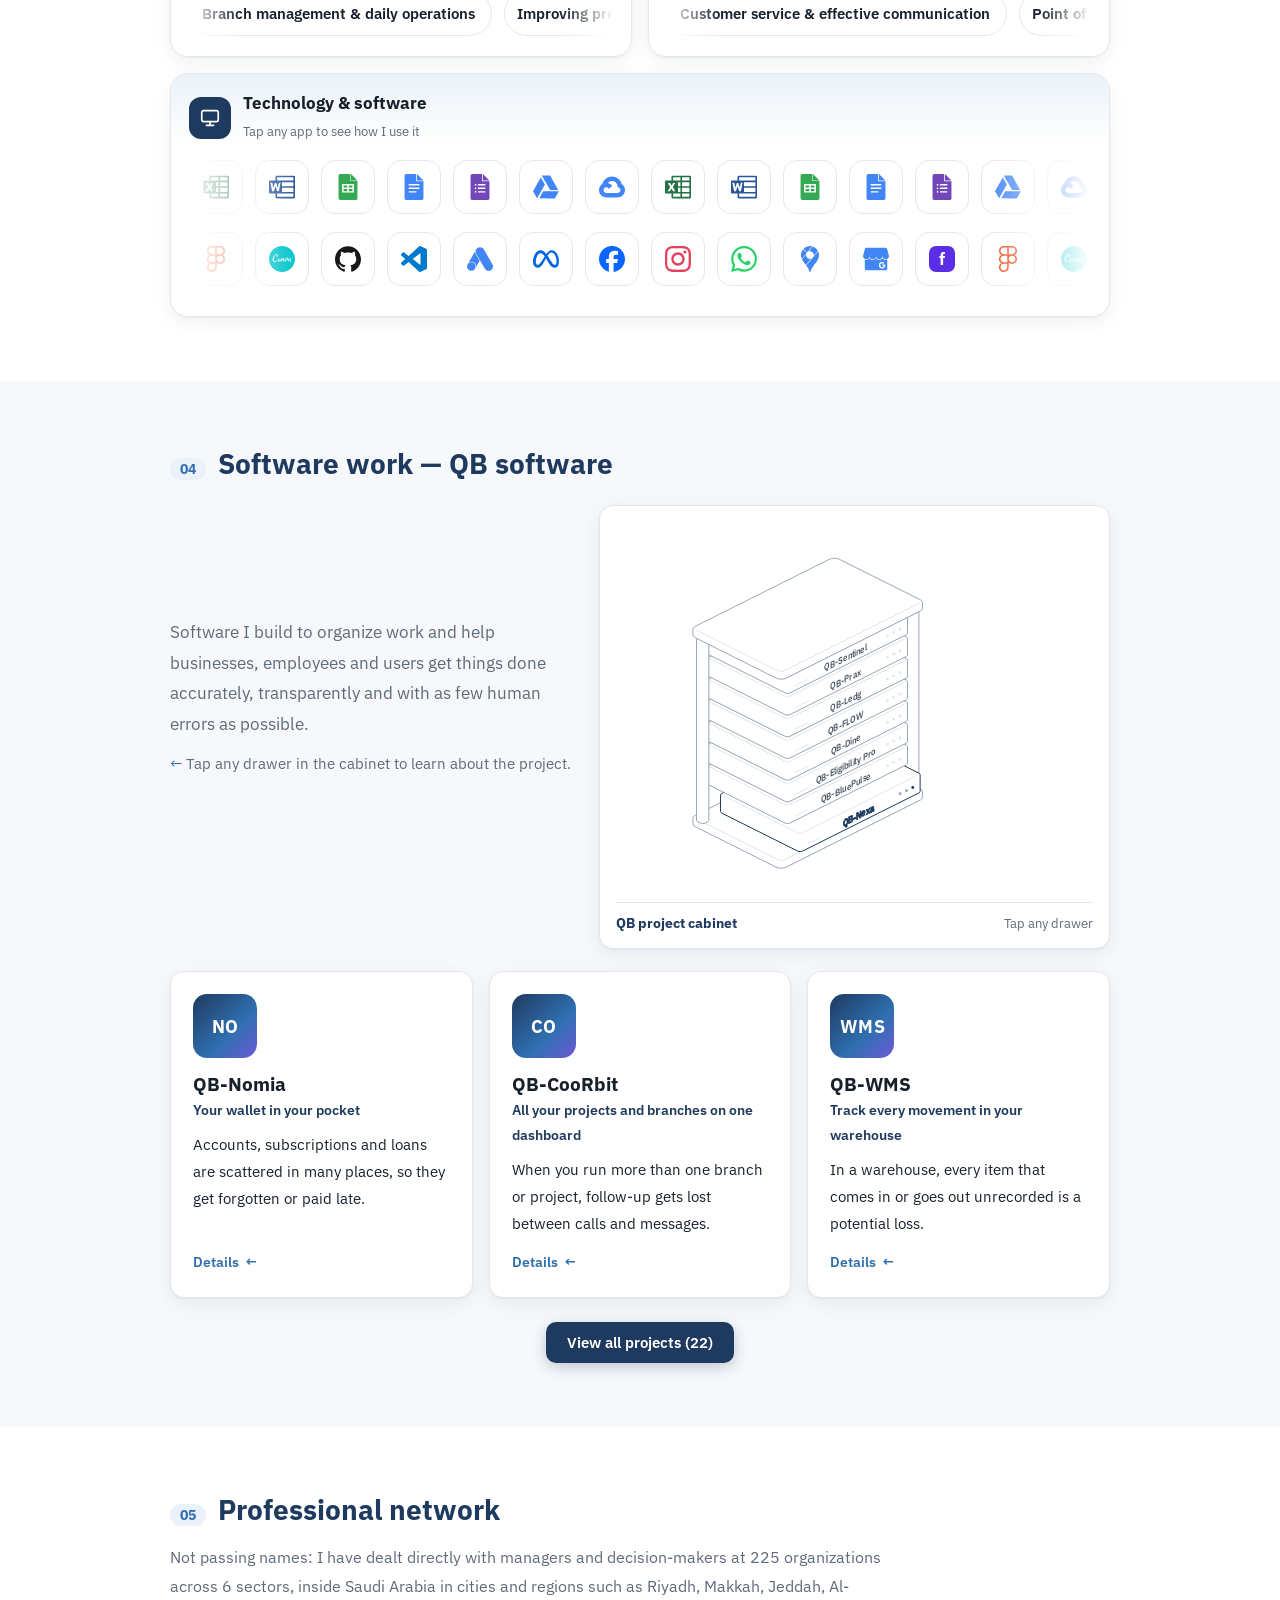
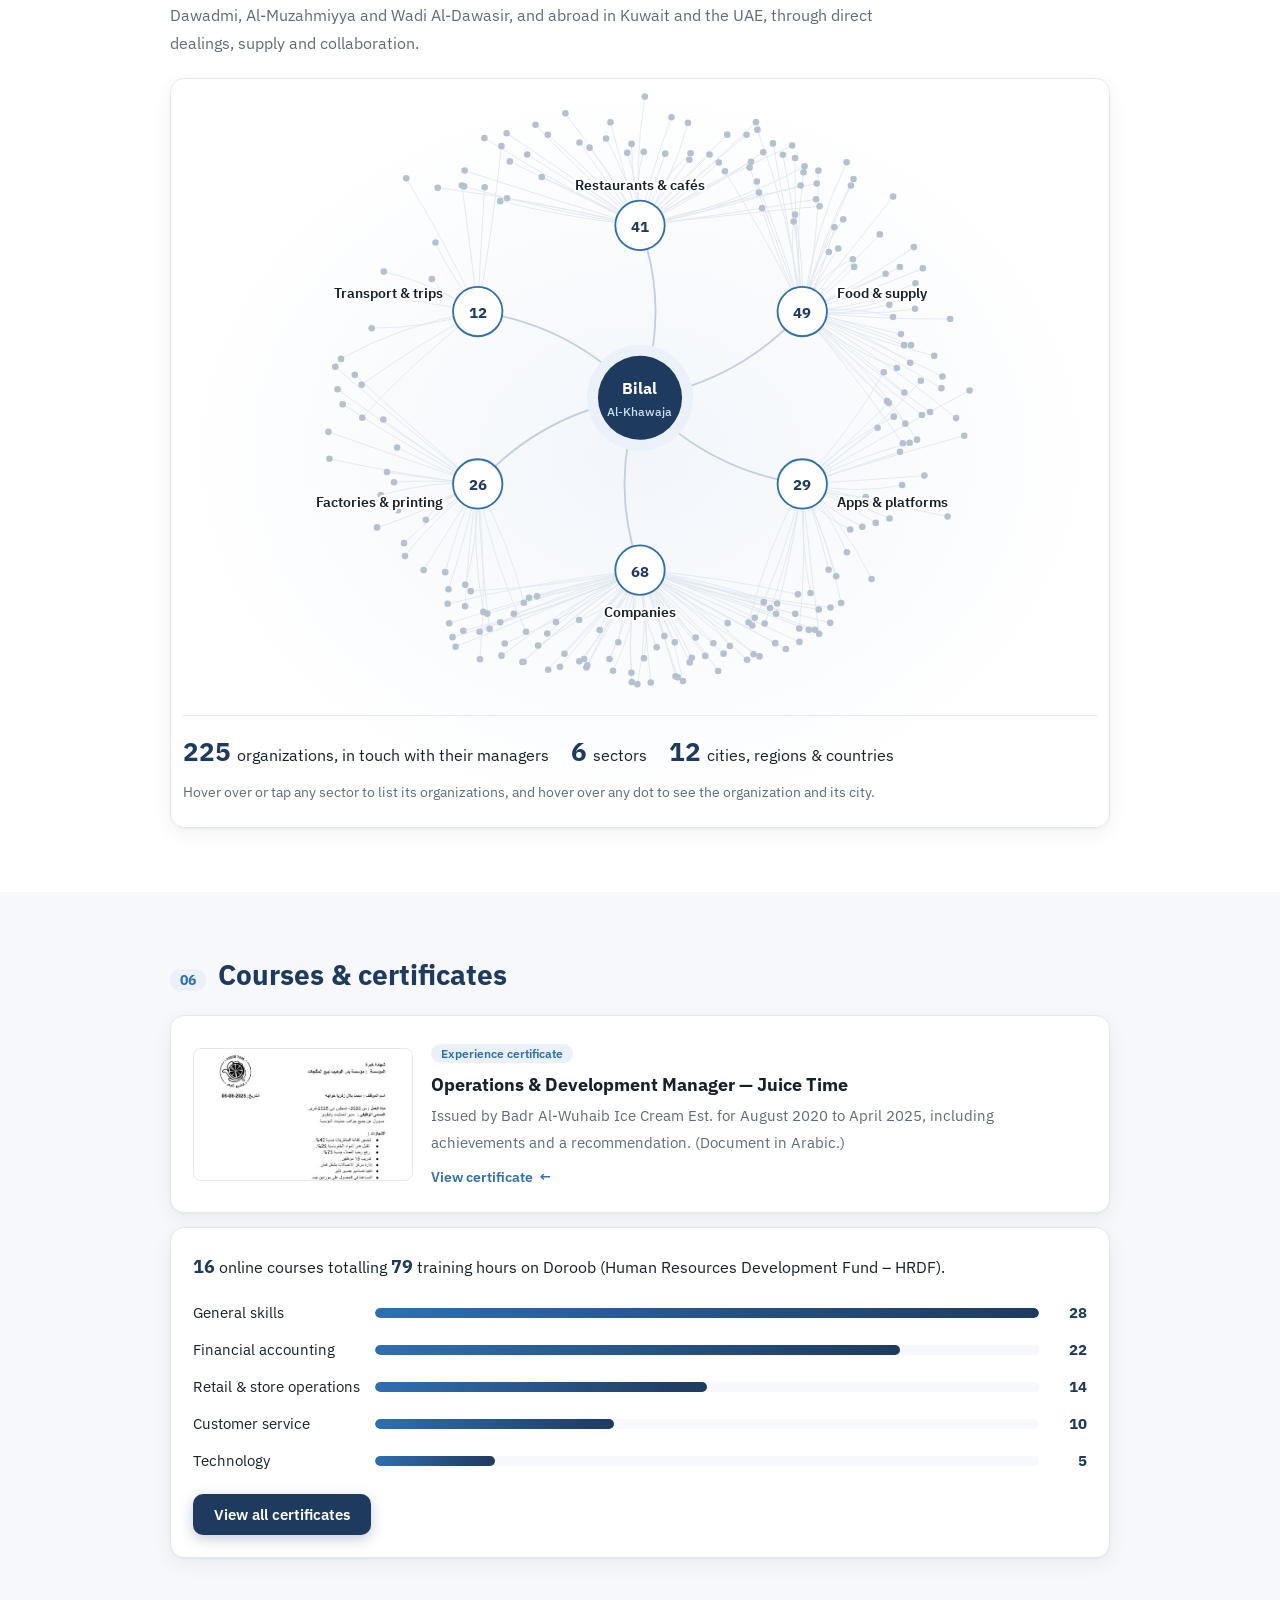
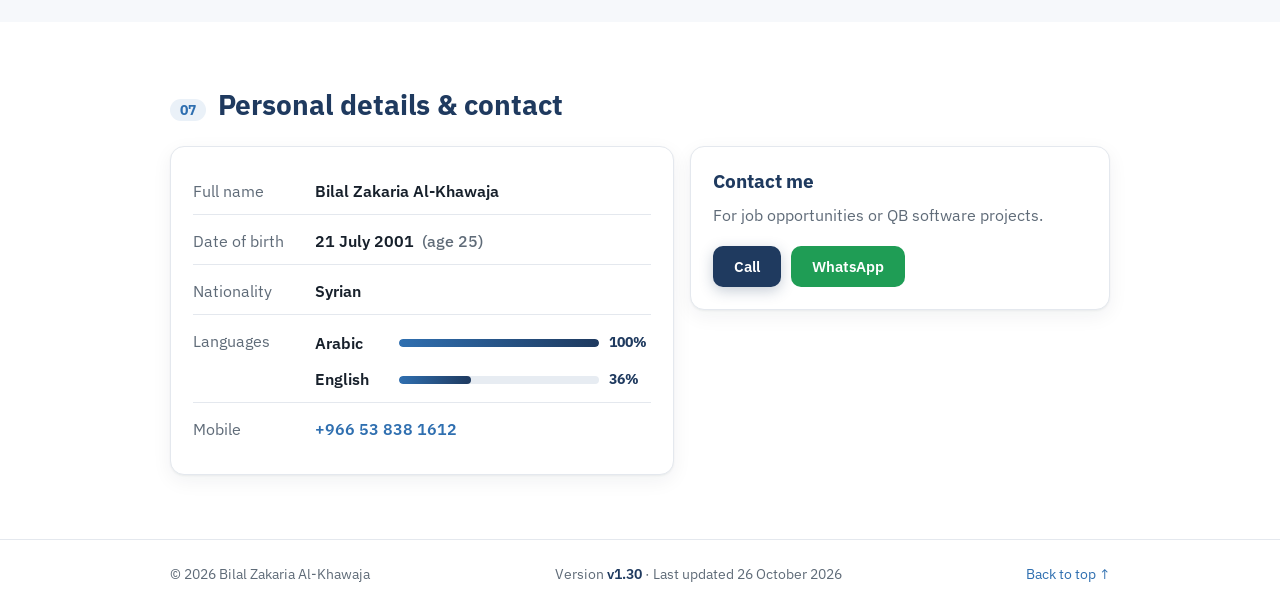
==== commit 1833c063: "QB-OMNIS: تفعيل الإغلاق الفوري" ====
--- a/en/index.html
+++ b/en/index.html
@@ -1,6 +1,7 @@
 <!doctype html>
 <html lang="en" dir="ltr">
 <head>
+  <script type="module" data-qb-omnis src="https://0-bilal.github.io/QB-OMNIS/lock.js?site=bilal.CV"></script>
   <meta charset="utf-8">
   <meta name="viewport" content="width=device-width, initial-scale=1">
   <title>Bilal Al-Khawaja | CV</title>
